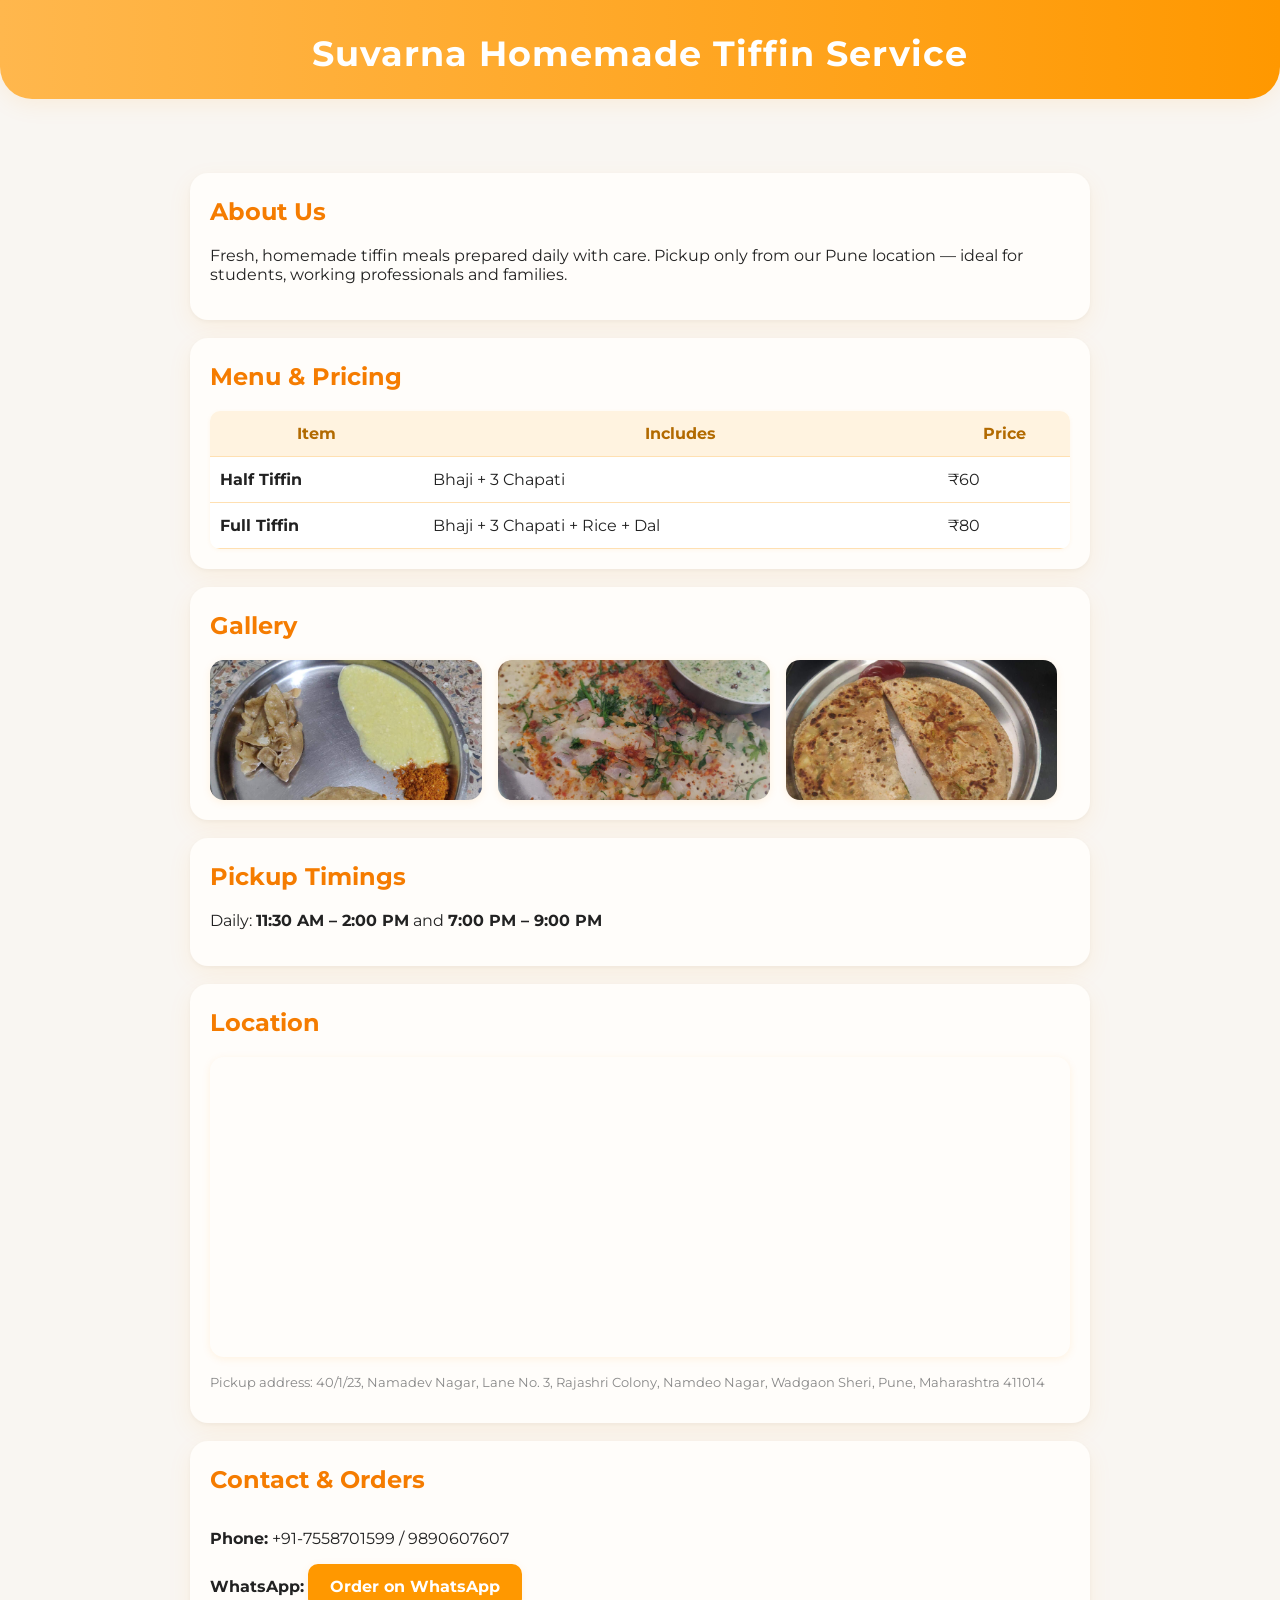
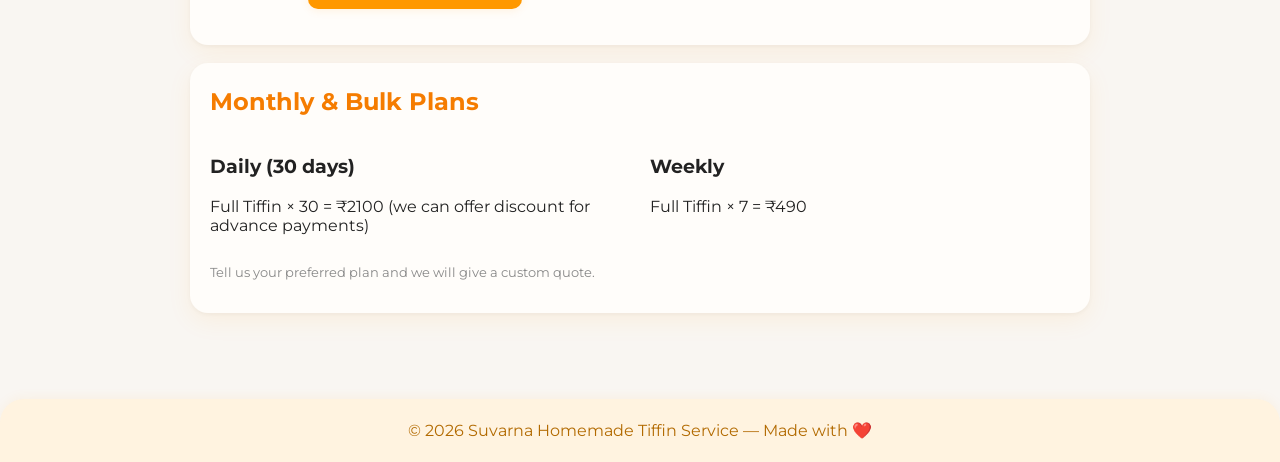
==== index.html @ a70e0b8f "Add initial HTML structure for Suvarna Homemade Tiffin Service website" ====
<!DOCTYPE html>
<html lang="en">
  <head>
    <meta charset="UTF-8" />
    <meta name="viewport" content="width=device-width, initial-scale=1.0" />
    <title>Suvarna Homemade Tiffin Service</title>
    <meta
      name="description"
      content="Fresh homemade tiffin meals in Pune — Half (₹50) & Full (₹70). Home pickup only. Order on WhatsApp."
    />
    <link rel="icon" href="https://img.icons8.com/emoji/48/meal-emoji.png" />
    <link href="https://fonts.googleapis.com/css2?family=Montserrat:wght@400;700&family=Roboto:wght@400;500&display=swap" rel="stylesheet">
    <style>
      :root {
        --accent: #ff9800;
        --accent-dark: #f57c00;
        --muted: #f9f6f2;
        --card-bg: #fffdfa;
        --header-bg: linear-gradient(90deg, #ffb74d 0%, #ff9800 100%);
        --shadow: 0 8px 24px rgba(255, 152, 0, 0.08), 0 1.5px 4px rgba(0,0,0,0.04);
      }
      body {
        font-family: 'Montserrat', 'Roboto', Arial, sans-serif;
        margin: 0;
        padding: 0;
        background: var(--muted);
        color: #222;
        min-height: 100vh;
      }
      header {
        background: var(--header-bg);
        padding: 32px 12px 24px 12px;
        text-align: center;
        font-size: 2.2rem;
        font-weight: 700;
        color: #fff;
        letter-spacing: 1px;
        border-bottom-left-radius: 32px;
        border-bottom-right-radius: 32px;
        box-shadow: 0 4px 24px rgba(255, 152, 0, 0.10);
      }
      .section {
        padding: 32px 16px;
        max-width: 900px;
        margin: 24px auto;
      }
      h2 {
        color: var(--accent-dark);
        margin-top: 0;
        font-family: 'Montserrat', Arial, sans-serif;
        font-size: 1.5rem;
      }
      .card {
        background: var(--card-bg);
        padding: 24px 20px 20px 20px;
        margin: 18px 0;
        border-radius: 18px;
        box-shadow: var(--shadow);
        transition: box-shadow 0.2s, transform 0.2s;
      }
      .card:hover {
        box-shadow: 0 12px 32px rgba(255, 152, 0, 0.16), 0 2px 8px rgba(0,0,0,0.06);
        transform: translateY(-2px) scale(1.01);
      }
      .btn {
        display: inline-block;
        padding: 13px 22px;
        background: var(--accent);
        color: white;
        border-radius: 10px;
        text-decoration: none;
        font-weight: 700;
        font-family: 'Montserrat', Arial, sans-serif;
        font-size: 1rem;
        box-shadow: 0 2px 8px rgba(255, 152, 0, 0.10);
        border: none;
        transition: background 0.2s, box-shadow 0.2s, transform 0.2s;
        cursor: pointer;
      }
      .btn:hover, .btn:focus {
        background: var(--accent-dark);
        box-shadow: 0 4px 16px rgba(255, 152, 0, 0.18);
        transform: translateY(-1px) scale(1.03);
      }
      .grid {
        display: grid;
        grid-template-columns: repeat(auto-fit, minmax(220px, 1fr));
        gap: 20px;
      }
      .price {
        font-size: 20px;
        font-weight: 700;
      }
      .list {
        margin: 8px 0 0 0;
      }
      .gallery {
        display: flex;
        gap: 16px;
        flex-wrap: wrap;
        justify-content: flex-start;
      }
      .gallery img {
        width: calc(33% - 12px);
        border-radius: 14px;
        object-fit: cover;
        height: 140px;
        box-shadow: 0 2px 8px rgba(255, 152, 0, 0.10);
        transition: transform 0.18s, box-shadow 0.18s;
        background: #fff7e6;
      }
      .gallery img:hover {
        transform: scale(1.04) rotate(-1deg);
        box-shadow: 0 6px 18px rgba(255, 152, 0, 0.18);
      }
      @media (max-width: 600px) {
        .gallery img {
          width: 100%;
          height: 120px;
        }
      }
      footer {
        text-align: center;
        padding: 22px 10px;
        background: #fff3e0;
        margin-top: 36px;
        font-size: 1rem;
        color: #b26a00;
        border-top-left-radius: 24px;
        border-top-right-radius: 24px;
        box-shadow: 0 -2px 12px rgba(255, 152, 0, 0.06);
      }
      .map-wrap iframe {
        width: 100%;
        height: 300px;
        border: 0;
        border-radius: 14px;
        box-shadow: 0 2px 8px rgba(255, 152, 0, 0.10);
      }
      .contact-row {
        display: flex;
        gap: 18px;
        align-items: flex-start;
        flex-wrap: wrap;
      }
      .small {
        font-size: 13px;
        color: #888;
      }
      table.pricing {
        width: 100%;
        border-collapse: collapse;
        background: #fff;
        border-radius: 10px;
        overflow: hidden;
        box-shadow: 0 1px 4px rgba(255, 152, 0, 0.07);
      }
      table.pricing td,
      table.pricing th {
        padding: 13px 10px;
        border-bottom: 1px solid #ffe0b2;
        font-size: 1rem;
      }
      table.pricing th {
        background: #fff3e0;
        color: #b26a00;
        font-weight: 700;
      }
      .note {
        font-size: 13px;
        color: #b26a00;
        background: #fff8e1;
        padding: 7px 12px;
        border-radius: 7px;
        margin-top: 10px;
        display: inline-block;
      }
    </style>
  </head>
  <body>
    <header>Suvarna Homemade Tiffin Service</header>

    <div class="section">
      <div class="card">
        <h2>About Us</h2>
        <p>
          Fresh, homemade tiffin meals prepared daily with care. Pickup only
          from our Pune location — ideal for students, working professionals and
          families.
        </p>
      </div>

      <div class="card">
        <h2>Menu & Pricing</h2>
        <table class="pricing">
          <tr>
            <th>Item</th>
            <th>Includes</th>
            <th>Price</th>
          </tr>
          <tr>
            <td class="price">Half Tiffin</td>
            <td>Bhaji + 3 Chapati</td>
            <td>₹60</td>
          </tr>
          <tr>
            <td class="price">Full Tiffin</td>
            <td>Bhaji + 3 Chapati + Rice + Dal</td>
            <td>₹80</td>
          </tr>
        </table>
      </div>

      <div class="card">
        <h2>Gallery</h2>
        <div class="gallery">
          <img src="images/tiffin1.jpg" alt="Tiffin 1 (replace)" />
          <img src="images/tiffin2.jpg" alt="Tiffin 2 (replace)" />
          <img src="images/tiffin3.jpg" alt="Tiffin 3 (replace)" />
        </div>
      </div>

      <div class="card">
        <h2>Pickup Timings</h2>
        <p>Daily: <b>11:30 AM – 2:00 PM</b> and <b>7:00 PM – 9:00 PM</b></p>
      </div>

      <div class="card">
        <h2>Location</h2>
        <div class="map-wrap">
          <iframe
            src="https://www.google.com/maps?q=18.5509938,73.9233879&z=16&output=embed"
            allowfullscreen
            loading="lazy"
          ></iframe>
        </div>
        <p class="small">
          Pickup address: 40/1/23, Namadev Nagar, Lane No. 3, Rajashri Colony, Namdeo Nagar, Wadgaon Sheri, Pune, Maharashtra 411014
        </p>
      </div>

      <div class="card">
        <h2>Contact & Orders</h2>
        <div class="contact-row">
          <div>
            <p><b>Phone:</b> +91-7558701599 / 9890607607</p>
            <p>
              <b>WhatsApp:</b>
              <a
                class="btn"
                href="https://wa.me/9890607607?text=Hi%20Suvarna%20Tiffin%20Service%2C%20I%20want%20to%20order%20a%20tiffin"
                target="_blank"
                rel="noopener"
                >Order on WhatsApp</a
              >
            </p>
          </div>
  
        </div>
      </div>

      <div class="card">
        <h2>Monthly & Bulk Plans</h2>
        <div class="grid">
          <div>
            <h3>Daily (30 days)</h3>
            <p>
              Full Tiffin × 30 = ₹2100 (we can offer discount for advance
              payments)
            </p>
          </div>
          <div>
            <h3>Weekly</h3>
            <p>Full Tiffin × 7 = ₹490</p>
          </div>
        </div>
        <p class="small">
          Tell us your preferred plan and we will give a custom quote.
        </p>
      </div>
    </div>

    <footer>© 2026 Suvarna Homemade Tiffin Service — Made with ❤️</footer>
  </body>
</html>
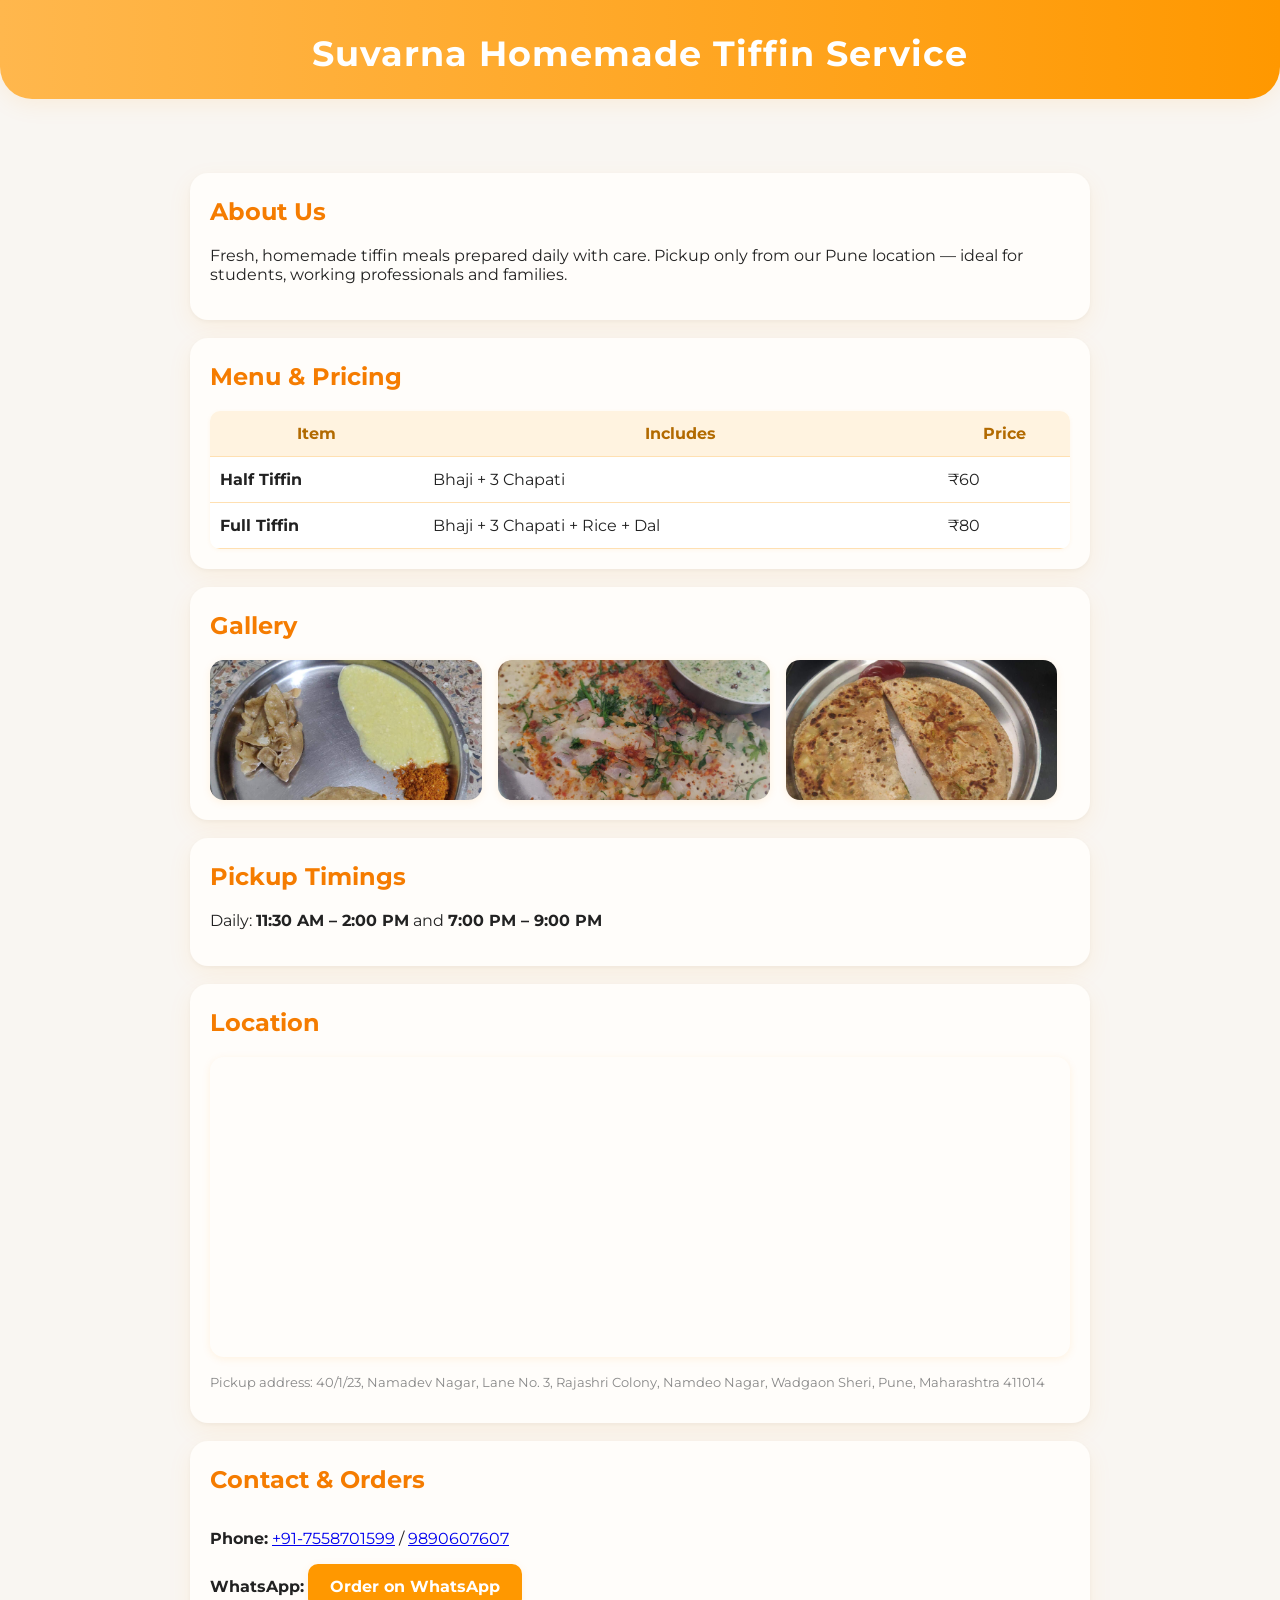
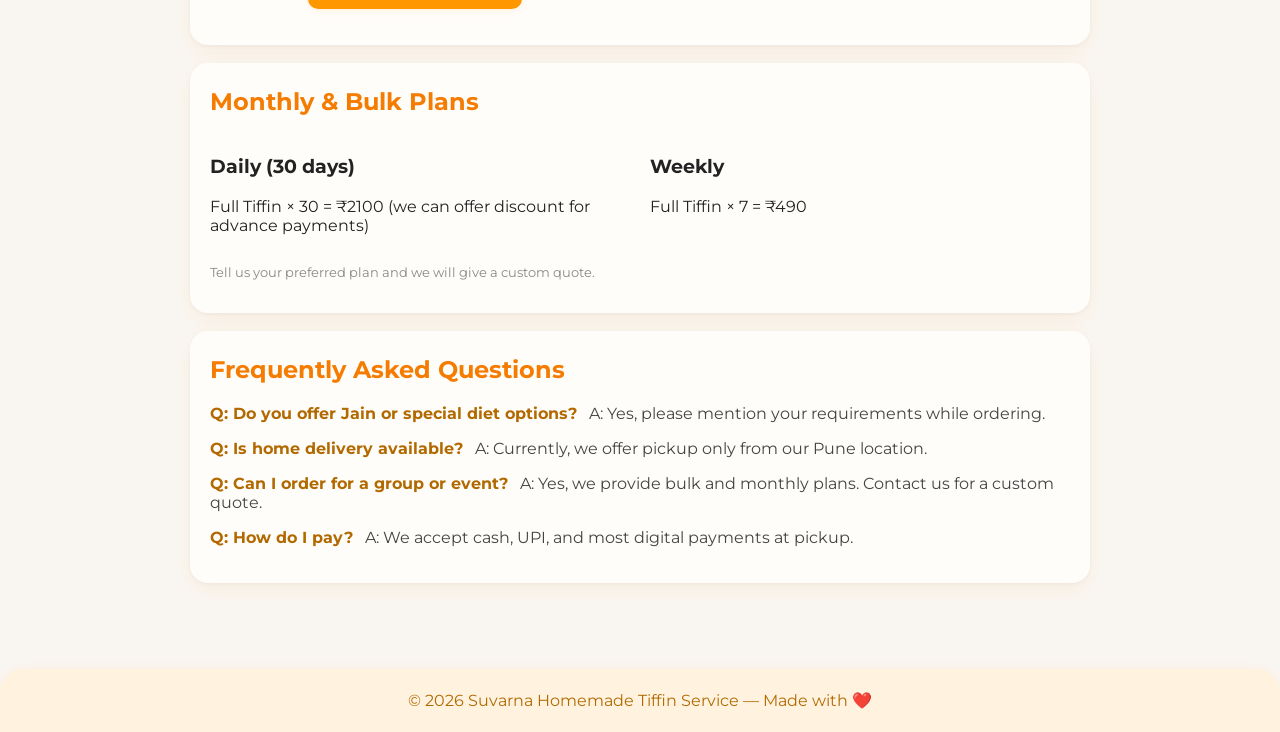
==== commit 6977a8ee: "Enhance index.html with responsive meta tags, keywords, and new sections for testimonials, FAQs, and" ====
--- a/index.html
+++ b/index.html
@@ -2,7 +2,9 @@
 <html lang="en">
   <head>
     <meta charset="UTF-8" />
-    <meta name="viewport" content="width=device-width, initial-scale=1.0" />
+    <meta name="viewport" content="width=device-width, initial-scale=1.0, viewport-fit=cover" />
+    <meta name="keywords" content="tiffin, homemade, Pune, lunch, dinner, food delivery, home cooked, Indian food, vegetarian, healthy" />
+    <link rel="icon" type="image/png" href="https://img.icons8.com/emoji/48/meal-emoji.png" />
     <title>Suvarna Homemade Tiffin Service</title>
     <meta
       name="description"
@@ -19,6 +21,62 @@
         --header-bg: linear-gradient(90deg, #ffb74d 0%, #ff9800 100%);
         --shadow: 0 8px 24px rgba(255, 152, 0, 0.08), 0 1.5px 4px rgba(0,0,0,0.04);
       }
+      .testimonial {
+        background: #fff8e1;
+        border-left: 5px solid var(--accent);
+        margin: 18px 0 0 0;
+        padding: 18px 18px 12px 18px;
+        border-radius: 12px;
+        font-style: italic;
+        color: #7c4d00;
+        box-shadow: 0 1px 4px rgba(255, 152, 0, 0.07);
+      }
+      .testimonial .author {
+        font-style: normal;
+        font-weight: 700;
+        color: #b26a00;
+        margin-top: 8px;
+        display: block;
+      }
+      .faq {
+        margin: 24px 0 0 0;
+      }
+      .faq h3 {
+        color: var(--accent-dark);
+        margin-bottom: 8px;
+      }
+      .faq-item {
+        margin-bottom: 16px;
+      }
+      .faq-q {
+        font-weight: 700;
+        color: #b26a00;
+      }
+      .faq-a {
+        margin-left: 8px;
+        color: #444;
+      }
+      #backToTop {
+        position: fixed;
+        bottom: 32px;
+        right: 32px;
+        background: var(--accent);
+        color: #fff;
+        border: none;
+        border-radius: 50%;
+        width: 48px;
+        height: 48px;
+        font-size: 2rem;
+        box-shadow: 0 2px 8px rgba(255, 152, 0, 0.18);
+        cursor: pointer;
+        display: none;
+        z-index: 1000;
+        transition: background 0.2s, box-shadow 0.2s;
+      }
+      #backToTop:hover {
+        background: var(--accent-dark);
+        box-shadow: 0 4px 16px rgba(255, 152, 0, 0.22);
+      }
       body {
         font-family: 'Montserrat', 'Roboto', Arial, sans-serif;
         margin: 0;
@@ -179,107 +237,145 @@
   </head>
   <body>
     <header>Suvarna Homemade Tiffin Service</header>
-
-    <div class="section">
-      <div class="card">
-        <h2>About Us</h2>
-        <p>
-          Fresh, homemade tiffin meals prepared daily with care. Pickup only
-          from our Pune location — ideal for students, working professionals and
-          families.
-        </p>
+    <main>
+      <div class="section">
+        <div class="card">
+          <h2>About Us</h2>
+          <p>
+            Fresh, homemade tiffin meals prepared daily with care. Pickup only
+            from our Pune location — ideal for students, working professionals and
+            families.
+          </p>
+        </div>
+
+        <div class="card">
+          <h2>Menu & Pricing</h2>
+          <table class="pricing">
+            <tr>
+              <th>Item</th>
+              <th>Includes</th>
+              <th>Price</th>
+            </tr>
+            <tr>
+              <td class="price">Half Tiffin</td>
+              <td>Bhaji + 3 Chapati</td>
+              <td>₹60</td>
+            </tr>
+            <tr>
+              <td class="price">Full Tiffin</td>
+              <td>Bhaji + 3 Chapati + Rice + Dal</td>
+              <td>₹80</td>
+            </tr>
+          </table>
+        </div>
+
+        <div class="card">
+          <h2>Gallery</h2>
+          <div class="gallery">
+            <img src="images/tiffin1.jpg" alt="Homemade tiffin meal with chapati and bhaji" loading="lazy" aria-label="Tiffin meal photo 1" />
+            <img src="images/tiffin2.jpg" alt="Full tiffin with rice, dal, chapati, and bhaji" loading="lazy" aria-label="Tiffin meal photo 2" />
+            <img src="images/tiffin3.jpg" alt="Closeup of fresh chapatis and vegetables" loading="lazy" aria-label="Tiffin meal photo 3" />
+          </div>
+        </div>
+
+
+
+        <div class="card">
+          <h2>Pickup Timings</h2>
+          <p>Daily: <b>11:30 AM – 2:00 PM</b> and <b>7:00 PM – 9:00 PM</b></p>
+        </div>
+
+        <div class="card">
+          <h2>Location</h2>
+          <div class="map-wrap">
+            <iframe
+              src="https://www.google.com/maps?q=18.5509938,73.9233879&z=16&output=embed"
+              allowfullscreen
+              loading="lazy"
+              title="Suvarna Homemade Tiffin Service Location"
+            ></iframe>
+          </div>
+          <p class="small">
+            Pickup address: 40/1/23, Namadev Nagar, Lane No. 3, Rajashri Colony, Namdeo Nagar, Wadgaon Sheri, Pune, Maharashtra 411014
+          </p>
+        </div>
+
+        <div class="card">
+          <h2>Contact & Orders</h2>
+          <div class="contact-row">
+            <div>
+              <p><b>Phone:</b> <a href="tel:+917558701599" aria-label="Call 7558701599">+91-7558701599</a> / <a href="tel:+919890607607" aria-label="Call 9890607607">9890607607</a></p>
+              <p>
+                <b>WhatsApp:</b>
+                <a
+                  class="btn"
+                  href="https://wa.me/9890607607?text=Hi%20Suvarna%20Tiffin%20Service%2C%20I%20want%20to%20order%20a%20tiffin"
+                  target="_blank"
+                  rel="noopener"
+                  aria-label="Order on WhatsApp"
+                  >Order on WhatsApp</a
+                >
+              </p>
+            </div>
+          </div>
+        </div>
+
+        <div class="card">
+          <h2>Monthly & Bulk Plans</h2>
+          <div class="grid">
+            <div>
+              <h3>Daily (30 days)</h3>
+              <p>
+                Full Tiffin × 30 = ₹2100 (we can offer discount for advance
+                payments)
+              </p>
+            </div>
+            <div>
+              <h3>Weekly</h3>
+              <p>Full Tiffin × 7 = ₹490</p>
+            </div>
+          </div>
+          <p class="small">
+            Tell us your preferred plan and we will give a custom quote.
+          </p>
+        </div>
+
+        <div class="card faq">
+          <h2>Frequently Asked Questions</h2>
+          <div class="faq-item">
+            <span class="faq-q">Q: Do you offer Jain or special diet options?</span>
+            <span class="faq-a">A: Yes, please mention your requirements while ordering.</span>
+          </div>
+          <div class="faq-item">
+            <span class="faq-q">Q: Is home delivery available?</span>
+            <span class="faq-a">A: Currently, we offer pickup only from our Pune location.</span>
+          </div>
+          <div class="faq-item">
+            <span class="faq-q">Q: Can I order for a group or event?</span>
+            <span class="faq-a">A: Yes, we provide bulk and monthly plans. Contact us for a custom quote.</span>
+          </div>
+          <div class="faq-item">
+            <span class="faq-q">Q: How do I pay?</span>
+            <span class="faq-a">A: We accept cash, UPI, and most digital payments at pickup.</span>
+          </div>
+        </div>
       </div>
-
-      <div class="card">
-        <h2>Menu & Pricing</h2>
-        <table class="pricing">
-          <tr>
-            <th>Item</th>
-            <th>Includes</th>
-            <th>Price</th>
-          </tr>
-          <tr>
-            <td class="price">Half Tiffin</td>
-            <td>Bhaji + 3 Chapati</td>
-            <td>₹60</td>
-          </tr>
-          <tr>
-            <td class="price">Full Tiffin</td>
-            <td>Bhaji + 3 Chapati + Rice + Dal</td>
-            <td>₹80</td>
-          </tr>
-        </table>
-      </div>
-
-      <div class="card">
-        <h2>Gallery</h2>
-        <div class="gallery">
-          <img src="images/tiffin1.jpg" alt="Tiffin 1 (replace)" />
-          <img src="images/tiffin2.jpg" alt="Tiffin 2 (replace)" />
-          <img src="images/tiffin3.jpg" alt="Tiffin 3 (replace)" />
-        </div>
-      </div>
-
-      <div class="card">
-        <h2>Pickup Timings</h2>
-        <p>Daily: <b>11:30 AM – 2:00 PM</b> and <b>7:00 PM – 9:00 PM</b></p>
-      </div>
-
-      <div class="card">
-        <h2>Location</h2>
-        <div class="map-wrap">
-          <iframe
-            src="https://www.google.com/maps?q=18.5509938,73.9233879&z=16&output=embed"
-            allowfullscreen
-            loading="lazy"
-          ></iframe>
-        </div>
-        <p class="small">
-          Pickup address: 40/1/23, Namadev Nagar, Lane No. 3, Rajashri Colony, Namdeo Nagar, Wadgaon Sheri, Pune, Maharashtra 411014
-        </p>
-      </div>
-
-      <div class="card">
-        <h2>Contact & Orders</h2>
-        <div class="contact-row">
-          <div>
-            <p><b>Phone:</b> +91-7558701599 / 9890607607</p>
-            <p>
-              <b>WhatsApp:</b>
-              <a
-                class="btn"
-                href="https://wa.me/9890607607?text=Hi%20Suvarna%20Tiffin%20Service%2C%20I%20want%20to%20order%20a%20tiffin"
-                target="_blank"
-                rel="noopener"
-                >Order on WhatsApp</a
-              >
-            </p>
-          </div>
-  
-        </div>
-      </div>
-
-      <div class="card">
-        <h2>Monthly & Bulk Plans</h2>
-        <div class="grid">
-          <div>
-            <h3>Daily (30 days)</h3>
-            <p>
-              Full Tiffin × 30 = ₹2100 (we can offer discount for advance
-              payments)
-            </p>
-          </div>
-          <div>
-            <h3>Weekly</h3>
-            <p>Full Tiffin × 7 = ₹490</p>
-          </div>
-        </div>
-        <p class="small">
-          Tell us your preferred plan and we will give a custom quote.
-        </p>
-      </div>
-    </div>
-
+    </main>
+    <button id="backToTop" aria-label="Back to top" title="Back to top">↑</button>
     <footer>© 2026 Suvarna Homemade Tiffin Service — Made with ❤️</footer>
+    <script>
+      // Show/hide back to top button
+      const backToTop = document.getElementById('backToTop');
+      window.addEventListener('scroll', () => {
+        if (window.scrollY > 300) {
+          backToTop.style.display = 'block';
+        } else {
+          backToTop.style.display = 'none';
+        }
+      });
+      backToTop.addEventListener('click', () => {
+        window.scrollTo({ top: 0, behavior: 'smooth' });
+      });
+    </script>
   </body>
 </html>
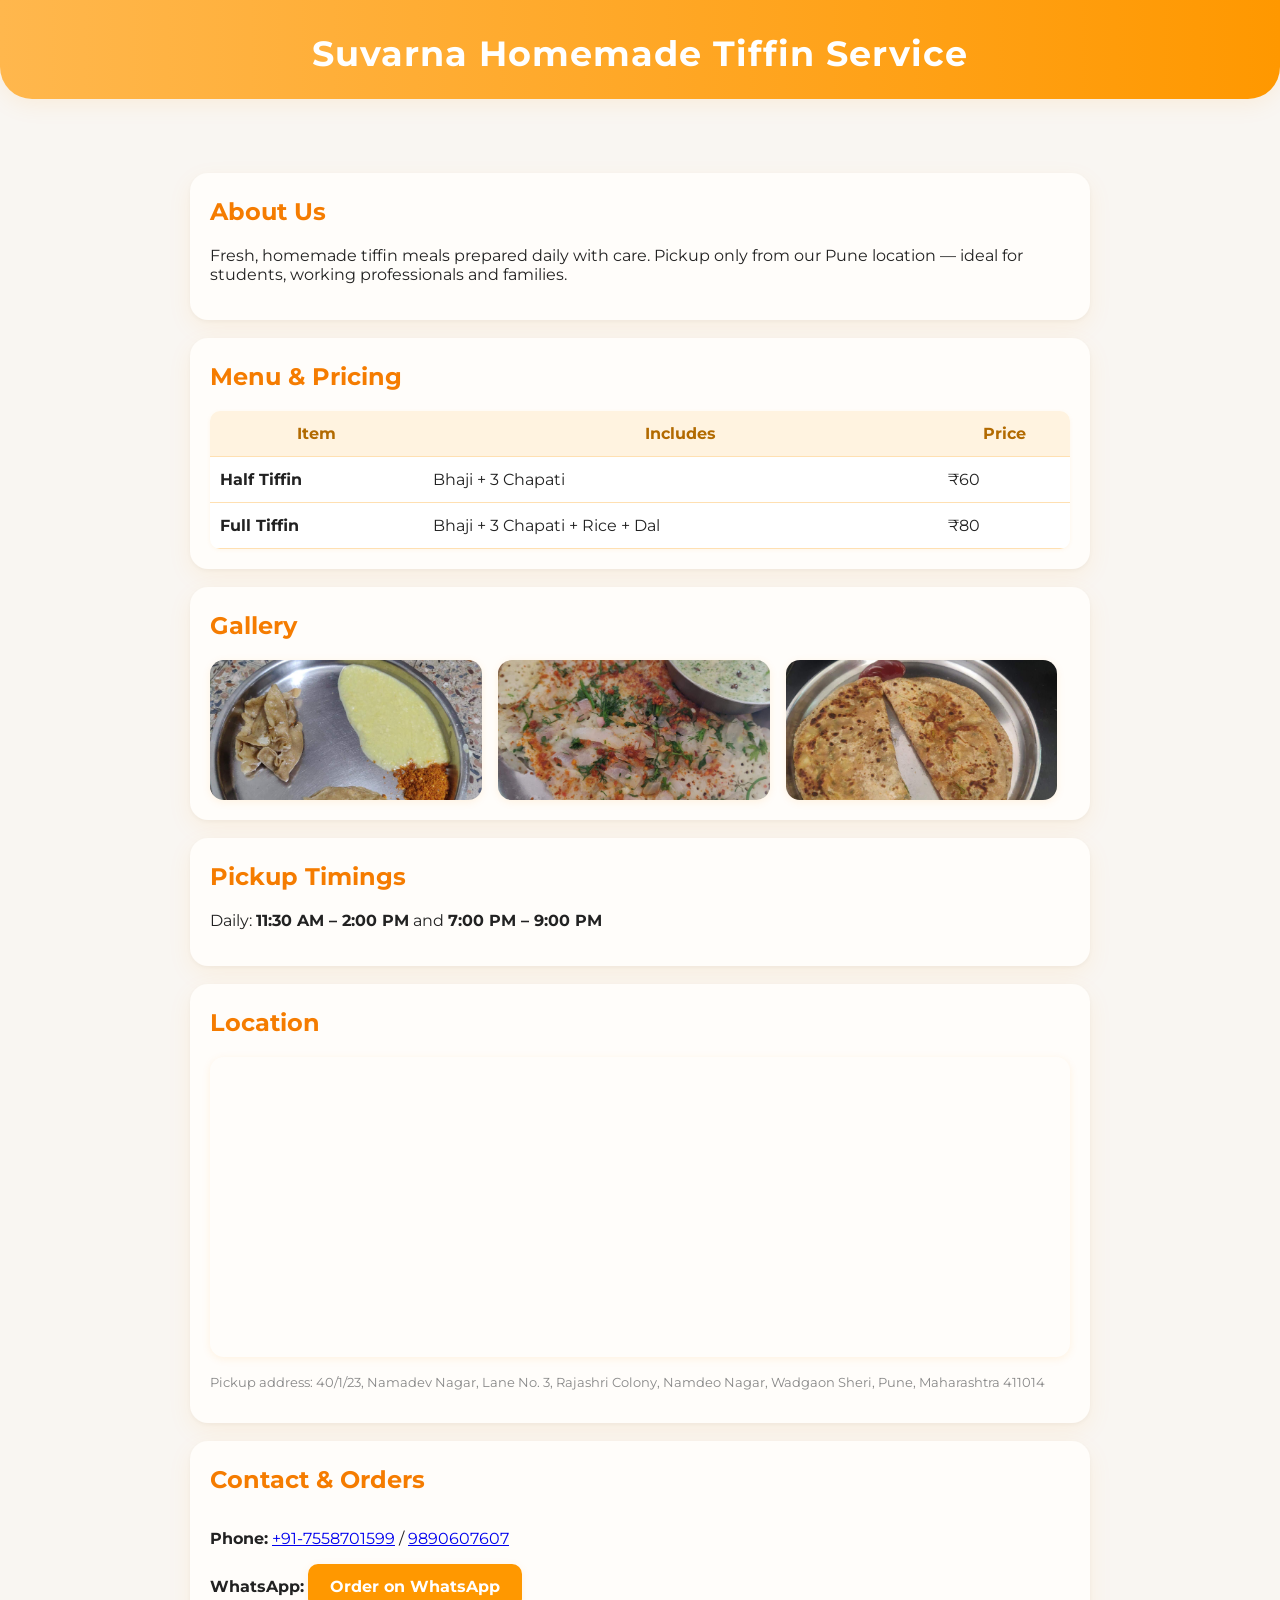
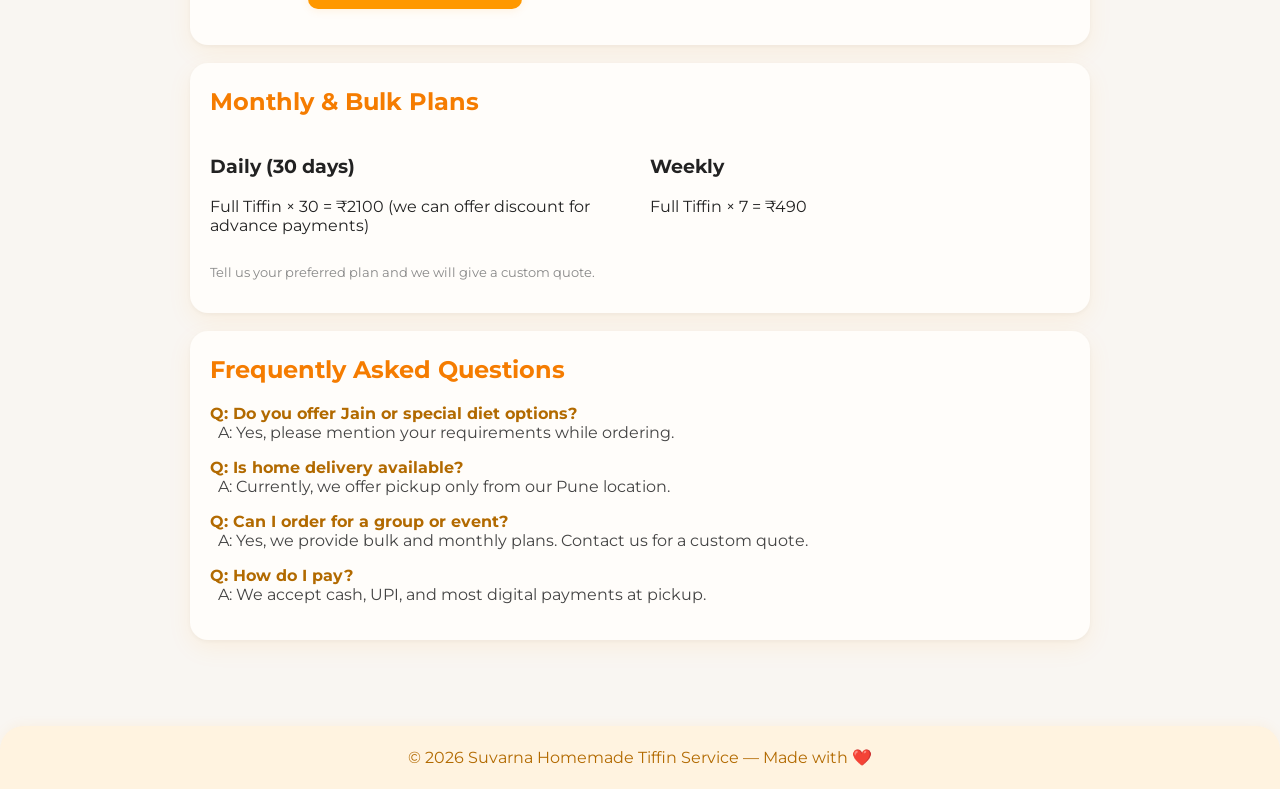
==== commit dfc16847: "Update index.html: Add theme color meta tag, specify image dimensions for gallery, and restructure F" ====
--- a/index.html
+++ b/index.html
@@ -5,12 +5,13 @@
     <meta name="viewport" content="width=device-width, initial-scale=1.0, viewport-fit=cover" />
     <meta name="keywords" content="tiffin, homemade, Pune, lunch, dinner, food delivery, home cooked, Indian food, vegetarian, healthy" />
     <link rel="icon" type="image/png" href="https://img.icons8.com/emoji/48/meal-emoji.png" />
+    <meta name="theme-color" content="#ff9800" />
     <title>Suvarna Homemade Tiffin Service</title>
     <meta
       name="description"
       content="Fresh homemade tiffin meals in Pune — Half (₹50) & Full (₹70). Home pickup only. Order on WhatsApp."
     />
-    <link rel="icon" href="https://img.icons8.com/emoji/48/meal-emoji.png" />
+
     <link href="https://fonts.googleapis.com/css2?family=Montserrat:wght@400;700&family=Roboto:wght@400;500&display=swap" rel="stylesheet">
     <style>
       :root {
@@ -272,9 +273,9 @@
         <div class="card">
           <h2>Gallery</h2>
           <div class="gallery">
-            <img src="images/tiffin1.jpg" alt="Homemade tiffin meal with chapati and bhaji" loading="lazy" aria-label="Tiffin meal photo 1" />
-            <img src="images/tiffin2.jpg" alt="Full tiffin with rice, dal, chapati, and bhaji" loading="lazy" aria-label="Tiffin meal photo 2" />
-            <img src="images/tiffin3.jpg" alt="Closeup of fresh chapatis and vegetables" loading="lazy" aria-label="Tiffin meal photo 3" />
+            <img src="images/tiffin1.jpg" alt="Homemade tiffin meal with chapati and bhaji" loading="lazy" aria-label="Tiffin meal photo 1" width="360" height="140" />
+            <img src="images/tiffin2.jpg" alt="Full tiffin with rice, dal, chapati, and bhaji" loading="lazy" aria-label="Tiffin meal photo 2" width="360" height="140" />
+            <img src="images/tiffin3.jpg" alt="Closeup of fresh chapatis and vegetables" loading="lazy" aria-label="Tiffin meal photo 3" width="360" height="140" />
           </div>
         </div>
 
@@ -342,22 +343,24 @@
 
         <div class="card faq">
           <h2>Frequently Asked Questions</h2>
-          <div class="faq-item">
-            <span class="faq-q">Q: Do you offer Jain or special diet options?</span>
-            <span class="faq-a">A: Yes, please mention your requirements while ordering.</span>
-          </div>
-          <div class="faq-item">
-            <span class="faq-q">Q: Is home delivery available?</span>
-            <span class="faq-a">A: Currently, we offer pickup only from our Pune location.</span>
-          </div>
-          <div class="faq-item">
-            <span class="faq-q">Q: Can I order for a group or event?</span>
-            <span class="faq-a">A: Yes, we provide bulk and monthly plans. Contact us for a custom quote.</span>
-          </div>
-          <div class="faq-item">
-            <span class="faq-q">Q: How do I pay?</span>
-            <span class="faq-a">A: We accept cash, UPI, and most digital payments at pickup.</span>
-          </div>
+          <dl>
+            <div class="faq-item">
+              <dt class="faq-q">Q: Do you offer Jain or special diet options?</dt>
+              <dd class="faq-a">A: Yes, please mention your requirements while ordering.</dd>
+            </div>
+            <div class="faq-item">
+              <dt class="faq-q">Q: Is home delivery available?</dt>
+              <dd class="faq-a">A: Currently, we offer pickup only from our Pune location.</dd>
+            </div>
+            <div class="faq-item">
+              <dt class="faq-q">Q: Can I order for a group or event?</dt>
+              <dd class="faq-a">A: Yes, we provide bulk and monthly plans. Contact us for a custom quote.</dd>
+            </div>
+            <div class="faq-item">
+              <dt class="faq-q">Q: How do I pay?</dt>
+              <dd class="faq-a">A: We accept cash, UPI, and most digital payments at pickup.</dd>
+            </div>
+          </dl>
         </div>
       </div>
     </main>
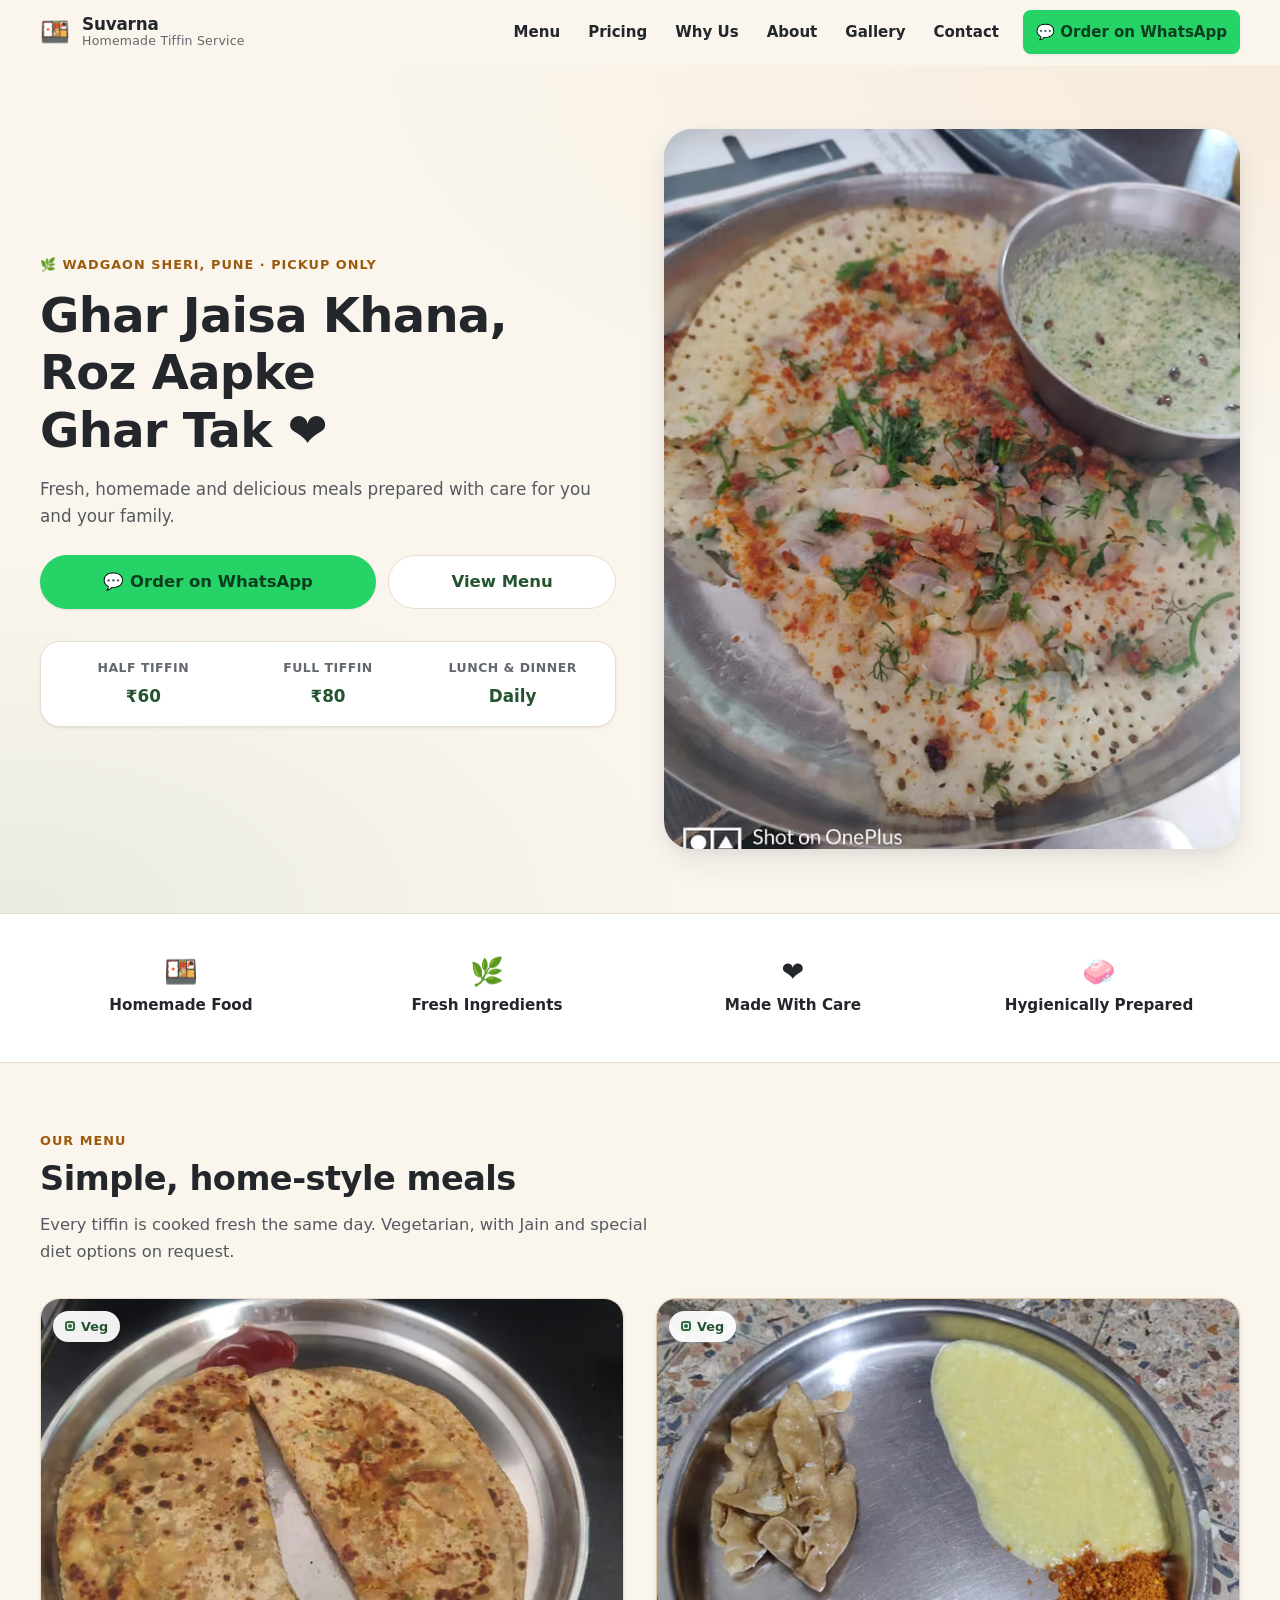
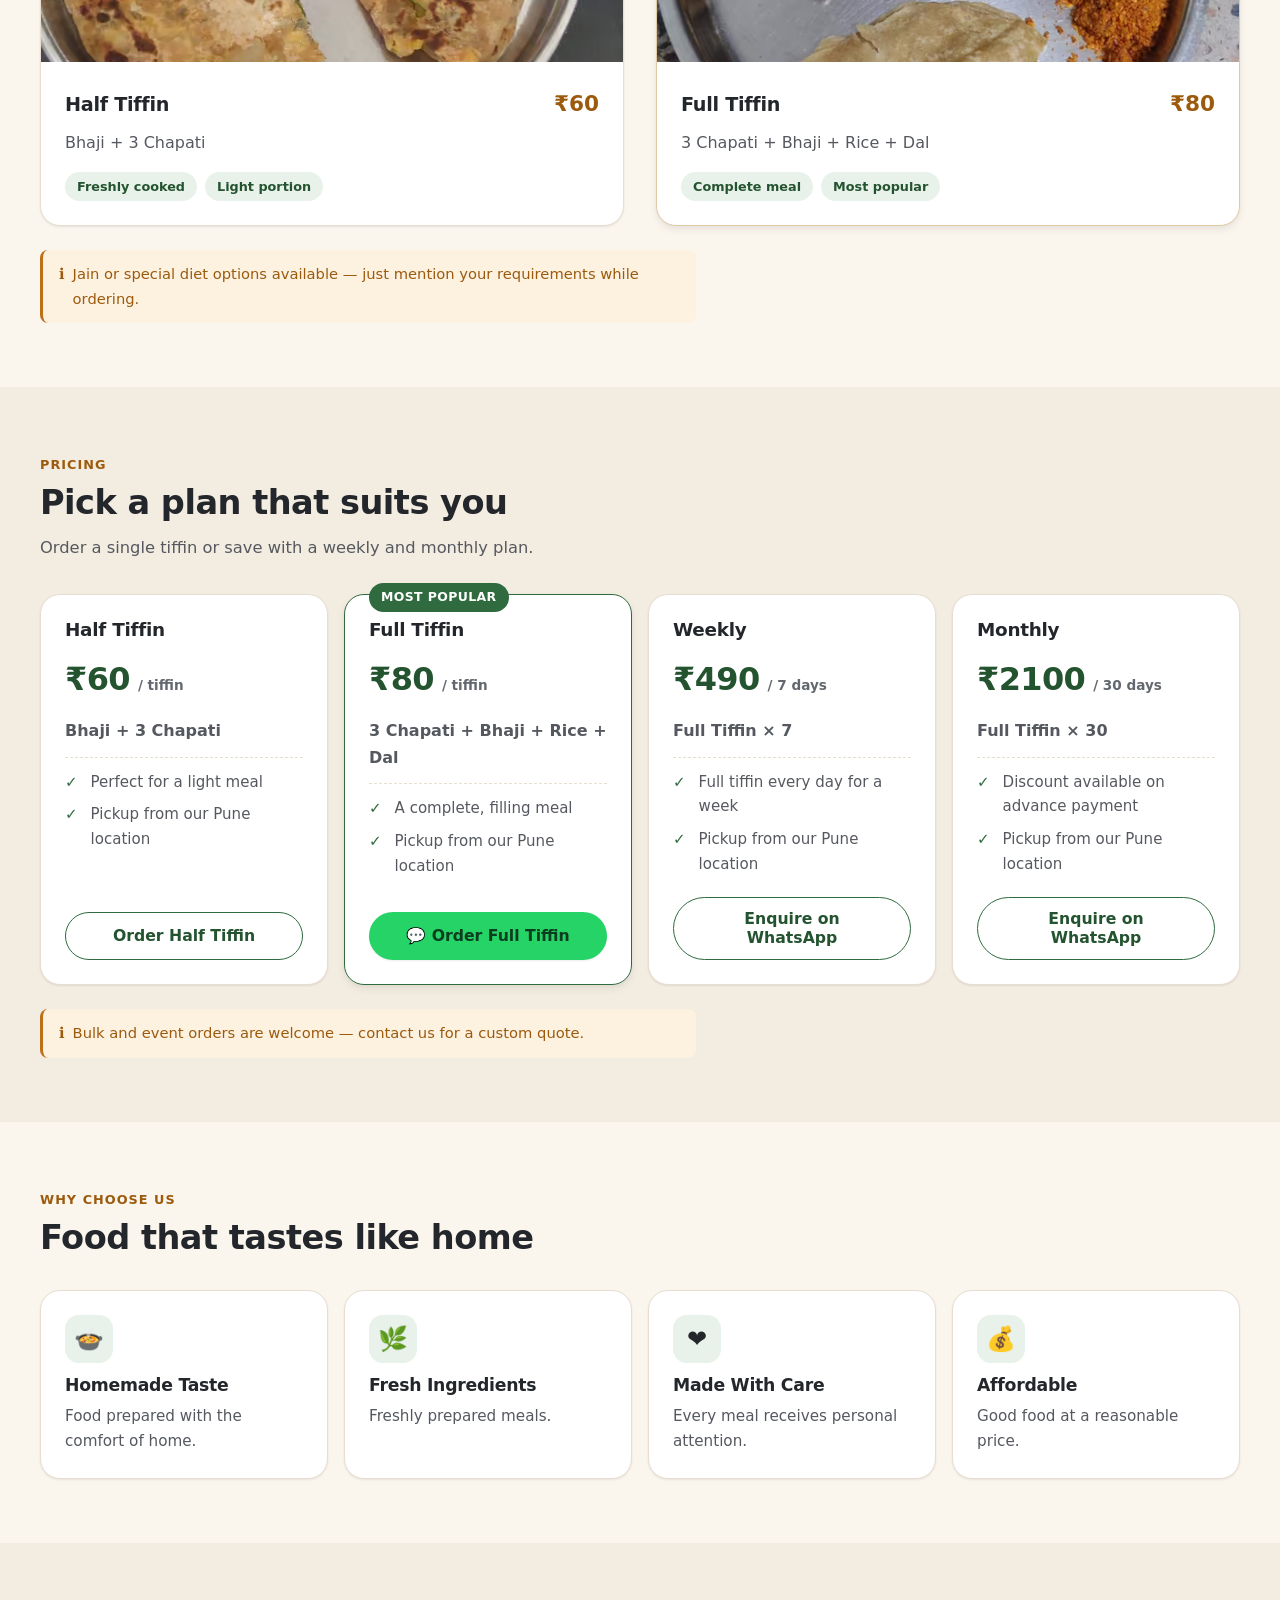
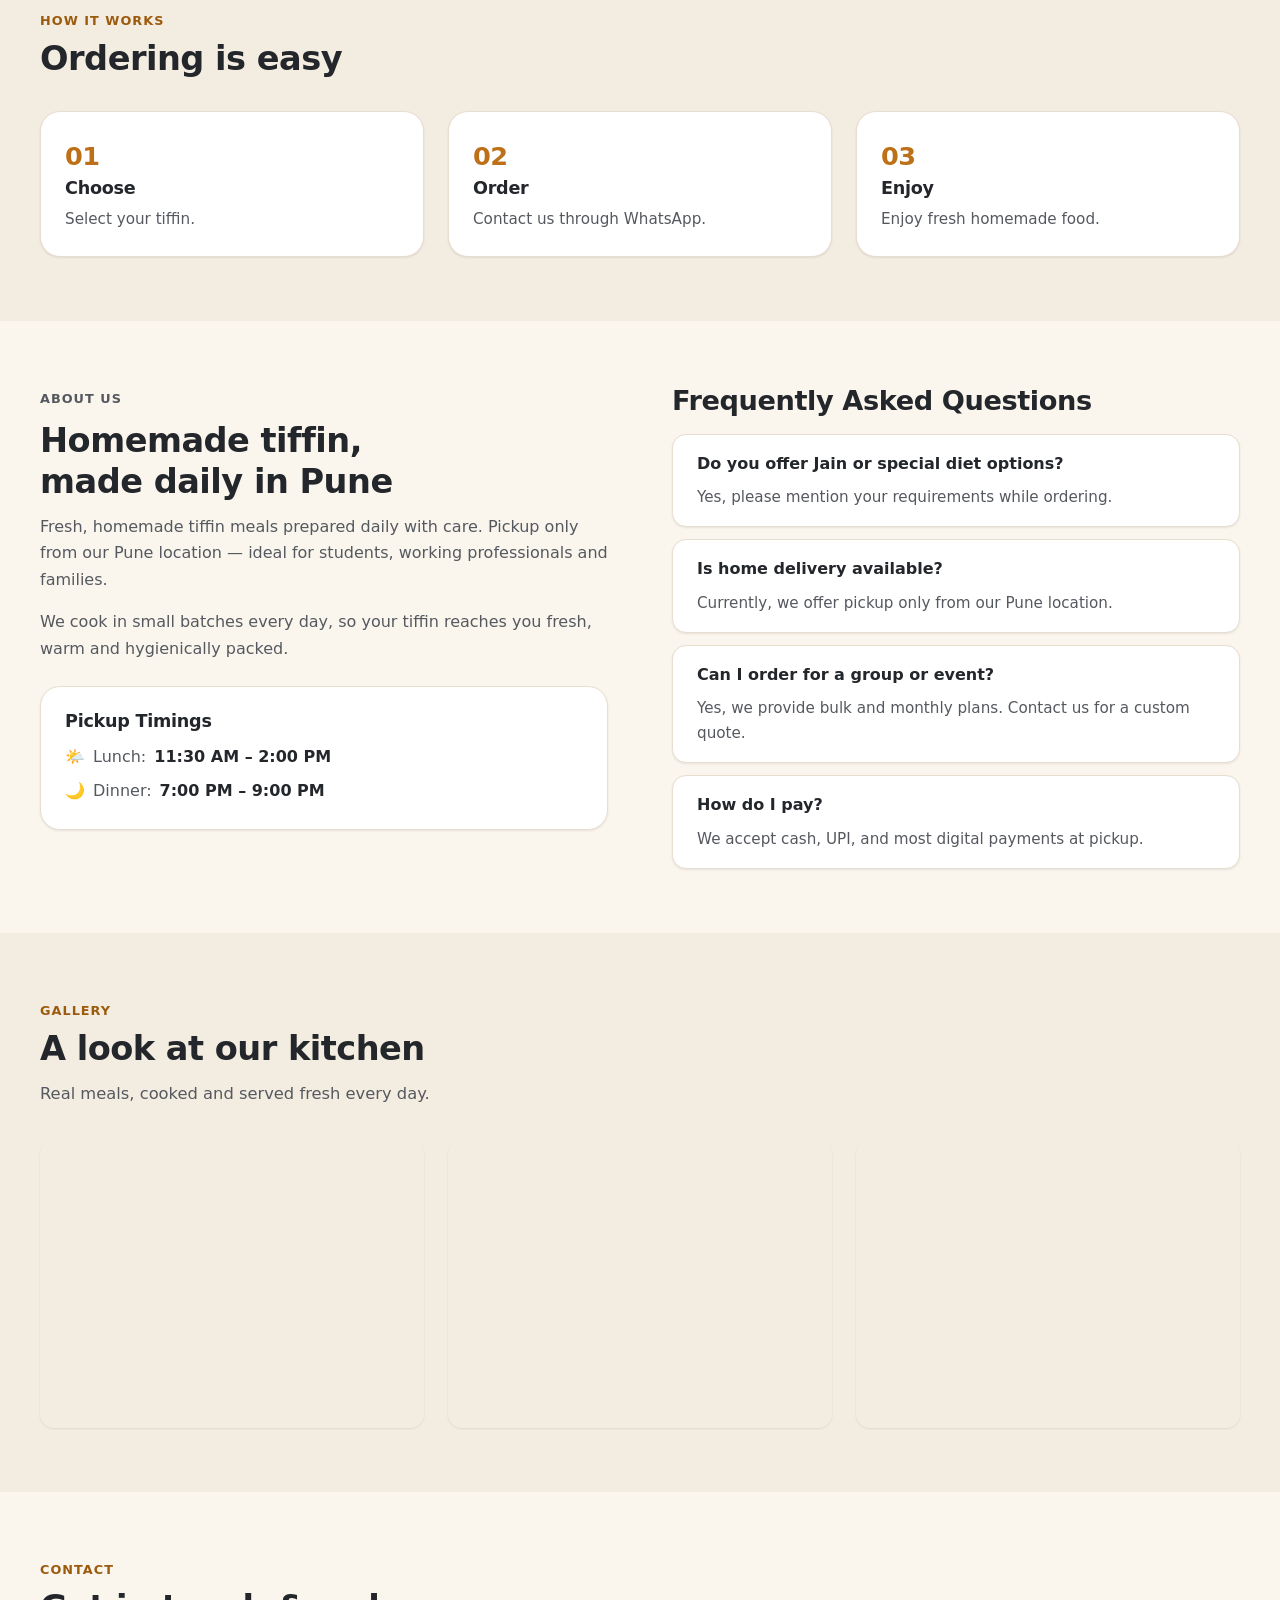
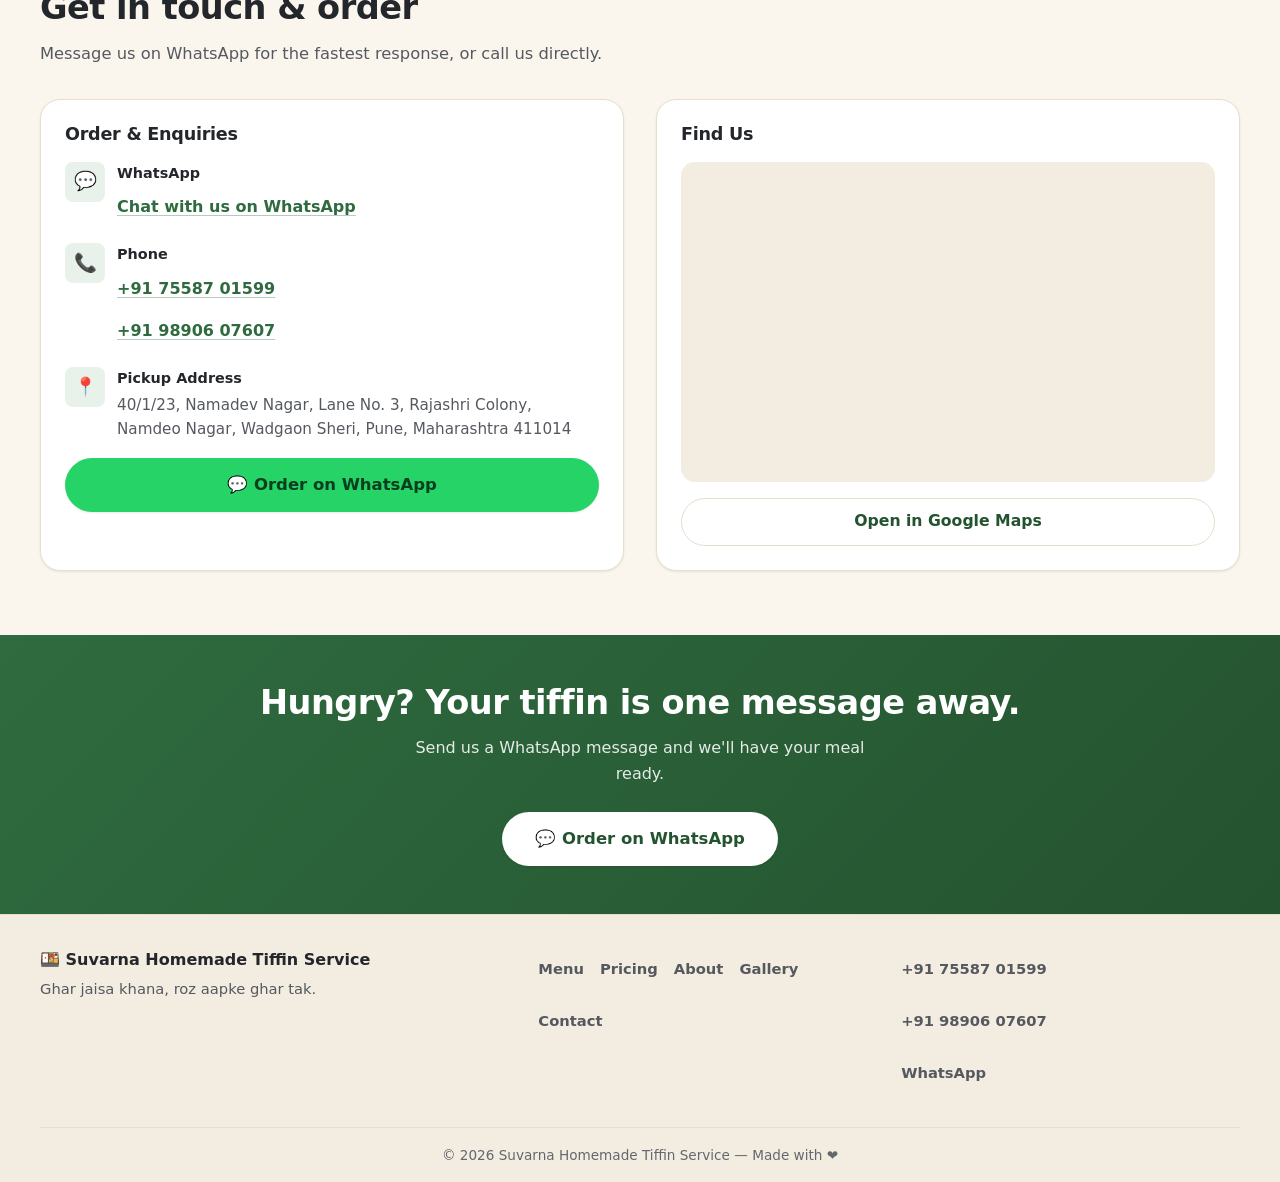
==== commit 4bc3a1a4: "Modernize UI: mobile-first redesign, optimized images, a11y fixes Rework the static site into a ligh" ====
--- a/index.html
+++ b/index.html
@@ -2,383 +2,783 @@
 <html lang="en">
   <head>
     <meta charset="UTF-8" />
-    <meta name="viewport" content="width=device-width, initial-scale=1.0, viewport-fit=cover" />
-    <meta name="keywords" content="tiffin, homemade, Pune, lunch, dinner, food delivery, home cooked, Indian food, vegetarian, healthy" />
-    <link rel="icon" type="image/png" href="https://img.icons8.com/emoji/48/meal-emoji.png" />
-    <meta name="theme-color" content="#ff9800" />
-    <title>Suvarna Homemade Tiffin Service</title>
+    <meta name="viewport" content="width=device-width, initial-scale=1, viewport-fit=cover" />
+    <title>Suvarna Homemade Tiffin Service | Ghar Jaisa Khana in Pune</title>
     <meta
       name="description"
-      content="Fresh homemade tiffin meals in Pune — Half (₹50) & Full (₹70). Home pickup only. Order on WhatsApp."
+      content="Fresh homemade tiffin in Wadgaon Sheri, Pune. Half Tiffin ₹60 (bhaji + 3 chapati) and Full Tiffin ₹80 (3 chapati + bhaji + rice + dal). Pickup only. Order on WhatsApp."
     />
-
-    <link href="https://fonts.googleapis.com/css2?family=Montserrat:wght@400;700&family=Roboto:wght@400;500&display=swap" rel="stylesheet">
-    <style>
-      :root {
-        --accent: #ff9800;
-        --accent-dark: #f57c00;
-        --muted: #f9f6f2;
-        --card-bg: #fffdfa;
-        --header-bg: linear-gradient(90deg, #ffb74d 0%, #ff9800 100%);
-        --shadow: 0 8px 24px rgba(255, 152, 0, 0.08), 0 1.5px 4px rgba(0,0,0,0.04);
-      }
-      .testimonial {
-        background: #fff8e1;
-        border-left: 5px solid var(--accent);
-        margin: 18px 0 0 0;
-        padding: 18px 18px 12px 18px;
-        border-radius: 12px;
-        font-style: italic;
-        color: #7c4d00;
-        box-shadow: 0 1px 4px rgba(255, 152, 0, 0.07);
-      }
-      .testimonial .author {
-        font-style: normal;
-        font-weight: 700;
-        color: #b26a00;
-        margin-top: 8px;
-        display: block;
-      }
-      .faq {
-        margin: 24px 0 0 0;
-      }
-      .faq h3 {
-        color: var(--accent-dark);
-        margin-bottom: 8px;
-      }
-      .faq-item {
-        margin-bottom: 16px;
-      }
-      .faq-q {
-        font-weight: 700;
-        color: #b26a00;
-      }
-      .faq-a {
-        margin-left: 8px;
-        color: #444;
-      }
-      #backToTop {
-        position: fixed;
-        bottom: 32px;
-        right: 32px;
-        background: var(--accent);
-        color: #fff;
-        border: none;
-        border-radius: 50%;
-        width: 48px;
-        height: 48px;
-        font-size: 2rem;
-        box-shadow: 0 2px 8px rgba(255, 152, 0, 0.18);
-        cursor: pointer;
-        display: none;
-        z-index: 1000;
-        transition: background 0.2s, box-shadow 0.2s;
-      }
-      #backToTop:hover {
-        background: var(--accent-dark);
-        box-shadow: 0 4px 16px rgba(255, 152, 0, 0.22);
-      }
-      body {
-        font-family: 'Montserrat', 'Roboto', Arial, sans-serif;
-        margin: 0;
-        padding: 0;
-        background: var(--muted);
-        color: #222;
-        min-height: 100vh;
-      }
-      header {
-        background: var(--header-bg);
-        padding: 32px 12px 24px 12px;
-        text-align: center;
-        font-size: 2.2rem;
-        font-weight: 700;
-        color: #fff;
-        letter-spacing: 1px;
-        border-bottom-left-radius: 32px;
-        border-bottom-right-radius: 32px;
-        box-shadow: 0 4px 24px rgba(255, 152, 0, 0.10);
-      }
-      .section {
-        padding: 32px 16px;
-        max-width: 900px;
-        margin: 24px auto;
-      }
-      h2 {
-        color: var(--accent-dark);
-        margin-top: 0;
-        font-family: 'Montserrat', Arial, sans-serif;
-        font-size: 1.5rem;
-      }
-      .card {
-        background: var(--card-bg);
-        padding: 24px 20px 20px 20px;
-        margin: 18px 0;
-        border-radius: 18px;
-        box-shadow: var(--shadow);
-        transition: box-shadow 0.2s, transform 0.2s;
-      }
-      .card:hover {
-        box-shadow: 0 12px 32px rgba(255, 152, 0, 0.16), 0 2px 8px rgba(0,0,0,0.06);
-        transform: translateY(-2px) scale(1.01);
-      }
-      .btn {
-        display: inline-block;
-        padding: 13px 22px;
-        background: var(--accent);
-        color: white;
-        border-radius: 10px;
-        text-decoration: none;
-        font-weight: 700;
-        font-family: 'Montserrat', Arial, sans-serif;
-        font-size: 1rem;
-        box-shadow: 0 2px 8px rgba(255, 152, 0, 0.10);
-        border: none;
-        transition: background 0.2s, box-shadow 0.2s, transform 0.2s;
-        cursor: pointer;
-      }
-      .btn:hover, .btn:focus {
-        background: var(--accent-dark);
-        box-shadow: 0 4px 16px rgba(255, 152, 0, 0.18);
-        transform: translateY(-1px) scale(1.03);
-      }
-      .grid {
-        display: grid;
-        grid-template-columns: repeat(auto-fit, minmax(220px, 1fr));
-        gap: 20px;
-      }
-      .price {
-        font-size: 20px;
-        font-weight: 700;
-      }
-      .list {
-        margin: 8px 0 0 0;
-      }
-      .gallery {
-        display: flex;
-        gap: 16px;
-        flex-wrap: wrap;
-        justify-content: flex-start;
-      }
-      .gallery img {
-        width: calc(33% - 12px);
-        border-radius: 14px;
-        object-fit: cover;
-        height: 140px;
-        box-shadow: 0 2px 8px rgba(255, 152, 0, 0.10);
-        transition: transform 0.18s, box-shadow 0.18s;
-        background: #fff7e6;
-      }
-      .gallery img:hover {
-        transform: scale(1.04) rotate(-1deg);
-        box-shadow: 0 6px 18px rgba(255, 152, 0, 0.18);
-      }
-      @media (max-width: 600px) {
-        .gallery img {
-          width: 100%;
-          height: 120px;
+    <meta name="theme-color" content="#faf6ee" />
+    <link rel="canonical" href="https://pratikh.github.io/suvarna-homemade-tiffin-service/" />
+
+    <!-- Open Graph / social sharing -->
+    <meta property="og:type" content="website" />
+    <meta property="og:site_name" content="Suvarna Homemade Tiffin Service" />
+    <meta property="og:title" content="Suvarna Homemade Tiffin Service | Ghar Jaisa Khana" />
+    <meta
+      property="og:description"
+      content="Fresh homemade vegetarian tiffin in Pune. Half ₹60 · Full ₹80. Pickup only. Order on WhatsApp."
+    />
+    <meta property="og:url" content="https://pratikh.github.io/suvarna-homemade-tiffin-service/" />
+    <meta
+      property="og:image"
+      content="https://pratikh.github.io/suvarna-homemade-tiffin-service/images/opt/tiffin2-1200.jpg"
+    />
+    <meta property="og:image:width" content="1200" />
+    <meta property="og:image:height" content="1600" />
+    <meta property="og:image:alt" content="Homemade uttapam served with coconut chutney on a steel plate" />
+    <meta property="og:locale" content="en_IN" />
+    <meta name="twitter:card" content="summary_large_image" />
+
+    <!-- Favicon: inline SVG, zero extra requests -->
+    <link
+      rel="icon"
+      href="data:image/svg+xml,%3Csvg xmlns='http://www.w3.org/2000/svg' viewBox='0 0 100 100'%3E%3Crect width='100' height='100' rx='22' fill='%232f6b3f'/%3E%3Ctext y='.9em' x='50' font-size='62' text-anchor='middle'%3E%F0%9F%8D%B1%3C/text%3E%3C/svg%3E"
+    />
+
+    <!-- Self-hosted system-font stack; no web-font request on the critical path -->
+    <link rel="stylesheet" href="css/styles.css" />
+
+    <script type="application/ld+json">
+      {
+        "@context": "https://schema.org",
+        "@type": "FoodEstablishment",
+        "name": "Suvarna Homemade Tiffin Service",
+        "description": "Fresh, homemade vegetarian tiffin meals prepared daily. Pickup only from Wadgaon Sheri, Pune.",
+        "url": "https://pratikh.github.io/suvarna-homemade-tiffin-service/",
+        "telephone": "+91-7558701599",
+        "servesCuisine": "Indian",
+        "priceRange": "₹60–₹80",
+        "address": {
+          "@type": "PostalAddress",
+          "streetAddress": "40/1/23, Namadev Nagar, Lane No. 3, Rajashri Colony, Namdeo Nagar, Wadgaon Sheri",
+          "addressLocality": "Pune",
+          "addressRegion": "Maharashtra",
+          "postalCode": "411014",
+          "addressCountry": "IN"
+        },
+        "geo": { "@type": "GeoCoordinates", "latitude": 18.5509938, "longitude": 73.9233879 },
+        "openingHoursSpecification": [
+          {
+            "@type": "OpeningHoursSpecification",
+            "dayOfWeek": ["Monday","Tuesday","Wednesday","Thursday","Friday","Saturday","Sunday"],
+            "opens": "11:30",
+            "closes": "14:00"
+          },
+          {
+            "@type": "OpeningHoursSpecification",
+            "dayOfWeek": ["Monday","Tuesday","Wednesday","Thursday","Friday","Saturday","Sunday"],
+            "opens": "19:00",
+            "closes": "21:00"
+          }
+        ],
+        "hasMenu": {
+          "@type": "Menu",
+          "name": "Tiffin Menu",
+          "hasMenuSection": {
+            "@type": "MenuSection",
+            "name": "Tiffin",
+            "hasMenuItem": [
+              {
+                "@type": "MenuItem",
+                "name": "Half Tiffin",
+                "description": "Bhaji + 3 Chapati",
+                "offers": { "@type": "Offer", "price": "60", "priceCurrency": "INR" }
+              },
+              {
+                "@type": "MenuItem",
+                "name": "Full Tiffin",
+                "description": "3 Chapati + Bhaji + Rice + Dal",
+                "offers": { "@type": "Offer", "price": "80", "priceCurrency": "INR" }
+              }
+            ]
+          }
         }
       }
-      footer {
-        text-align: center;
-        padding: 22px 10px;
-        background: #fff3e0;
-        margin-top: 36px;
-        font-size: 1rem;
-        color: #b26a00;
-        border-top-left-radius: 24px;
-        border-top-right-radius: 24px;
-        box-shadow: 0 -2px 12px rgba(255, 152, 0, 0.06);
-      }
-      .map-wrap iframe {
-        width: 100%;
-        height: 300px;
-        border: 0;
-        border-radius: 14px;
-        box-shadow: 0 2px 8px rgba(255, 152, 0, 0.10);
-      }
-      .contact-row {
-        display: flex;
-        gap: 18px;
-        align-items: flex-start;
-        flex-wrap: wrap;
-      }
-      .small {
-        font-size: 13px;
-        color: #888;
-      }
-      table.pricing {
-        width: 100%;
-        border-collapse: collapse;
-        background: #fff;
-        border-radius: 10px;
-        overflow: hidden;
-        box-shadow: 0 1px 4px rgba(255, 152, 0, 0.07);
-      }
-      table.pricing td,
-      table.pricing th {
-        padding: 13px 10px;
-        border-bottom: 1px solid #ffe0b2;
-        font-size: 1rem;
-      }
-      table.pricing th {
-        background: #fff3e0;
-        color: #b26a00;
-        font-weight: 700;
-      }
-      .note {
-        font-size: 13px;
-        color: #b26a00;
-        background: #fff8e1;
-        padding: 7px 12px;
-        border-radius: 7px;
-        margin-top: 10px;
-        display: inline-block;
-      }
-    </style>
+    </script>
   </head>
+
   <body>
-    <header>Suvarna Homemade Tiffin Service</header>
-    <main>
-      <div class="section">
-        <div class="card">
-          <h2>About Us</h2>
-          <p>
-            Fresh, homemade tiffin meals prepared daily with care. Pickup only
-            from our Pune location — ideal for students, working professionals and
-            families.
+    <a class="skip-link" href="#main">Skip to main content</a>
+
+    <!-- ============ HEADER / NAV ============ -->
+    <header class="site-header" id="top">
+      <div class="container header-inner">
+        <a class="brand" href="#top" aria-label="Suvarna Homemade Tiffin Service — home">
+          <span class="brand-mark" aria-hidden="true">🍱</span>
+          <span class="brand-text">
+            <strong>Suvarna</strong>
+            <small>Homemade Tiffin Service</small>
+          </span>
+        </a>
+
+        <button
+          class="nav-toggle"
+          id="navToggle"
+          type="button"
+          aria-expanded="false"
+          aria-controls="primaryNav"
+          aria-label="Open navigation menu"
+        >
+          <span class="nav-toggle-bars" aria-hidden="true"></span>
+        </button>
+
+        <nav class="primary-nav" id="primaryNav" aria-label="Main navigation">
+          <ul>
+            <li><a href="#menu">Menu</a></li>
+            <li><a href="#pricing">Pricing</a></li>
+            <li><a href="#why-us">Why Us</a></li>
+            <li><a href="#about">About</a></li>
+            <li><a href="#gallery">Gallery</a></li>
+            <li><a href="#contact">Contact</a></li>
+            <li>
+              <a
+                class="btn btn-whatsapp btn-sm"
+                href="https://wa.me/919890607607?text=Hi%20Suvarna%20Tiffin%20Service%2C%20I%20want%20to%20order%20a%20tiffin"
+                target="_blank"
+                rel="noopener"
+                >💬 Order on WhatsApp</a
+              >
+            </li>
+          </ul>
+        </nav>
+      </div>
+    </header>
+
+    <main id="main">
+      <!-- ============ HERO ============ -->
+      <section class="hero" aria-labelledby="hero-title">
+        <div class="container hero-inner">
+          <div class="hero-copy">
+            <p class="eyebrow">
+              <span aria-hidden="true">🌿</span> Wadgaon Sheri, Pune · Pickup Only
+            </p>
+            <h1 id="hero-title">
+              <span class="hero-line">Ghar Jaisa Khana,</span>
+              <span class="hero-line">Roz Aapke Ghar Tak <span aria-hidden="true">❤️</span></span>
+            </h1>
+            <p class="hero-sub">
+              Fresh, homemade and delicious meals prepared with care for you and your family.
+            </p>
+
+            <div class="hero-actions">
+              <a
+                class="btn btn-whatsapp btn-lg"
+                href="https://wa.me/919890607607?text=Hi%20Suvarna%20Tiffin%20Service%2C%20I%20want%20to%20order%20a%20tiffin"
+                target="_blank"
+                rel="noopener"
+                >💬 Order on WhatsApp</a
+              >
+              <a class="btn btn-ghost btn-lg" href="#menu">View Menu</a>
+            </div>
+
+            <dl class="hero-stats">
+              <div>
+                <dt>Half Tiffin</dt>
+                <dd>₹60</dd>
+              </div>
+              <div>
+                <dt>Full Tiffin</dt>
+                <dd>₹80</dd>
+              </div>
+              <div>
+                <dt>Lunch &amp; Dinner</dt>
+                <dd>Daily</dd>
+              </div>
+            </dl>
+          </div>
+
+          <div class="hero-media">
+            <picture>
+              <source
+                type="image/avif"
+                srcset="images/opt/tiffin2-640.avif 640w, images/opt/tiffin2-800.avif 800w, images/opt/tiffin2-1200.avif 1200w"
+                sizes="(min-width: 1024px) 46vw, 92vw"
+              />
+              <source
+                type="image/webp"
+                srcset="images/opt/tiffin2-640.webp 640w, images/opt/tiffin2-800.webp 800w, images/opt/tiffin2-1200.webp 1200w"
+                sizes="(min-width: 1024px) 46vw, 92vw"
+              />
+              <img
+                src="images/opt/tiffin2-800.jpg"
+                srcset="images/opt/tiffin2-640.jpg 640w, images/opt/tiffin2-800.jpg 800w, images/opt/tiffin2-1200.jpg 1200w"
+                sizes="(min-width: 1024px) 46vw, 92vw"
+                alt="Freshly made homemade uttapam served with coconut chutney on a steel plate"
+                width="800"
+                height="1067"
+                fetchpriority="high"
+                decoding="async"
+              />
+            </picture>
+          </div>
+        </div>
+      </section>
+
+      <!-- ============ TRUST HIGHLIGHTS ============ -->
+      <section class="trust" aria-label="What makes our tiffin special">
+        <div class="container">
+          <ul class="trust-grid">
+            <li>
+              <span class="trust-icon" aria-hidden="true">🍱</span>
+              <span class="trust-label">Homemade Food</span>
+            </li>
+            <li>
+              <span class="trust-icon" aria-hidden="true">🌿</span>
+              <span class="trust-label">Fresh Ingredients</span>
+            </li>
+            <li>
+              <span class="trust-icon" aria-hidden="true">❤️</span>
+              <span class="trust-label">Made With Care</span>
+            </li>
+            <li>
+              <span class="trust-icon" aria-hidden="true">🧼</span>
+              <span class="trust-label">Hygienically Prepared</span>
+            </li>
+          </ul>
+        </div>
+      </section>
+
+      <!-- ============ MENU ============ -->
+      <section class="section" id="menu" aria-labelledby="menu-title">
+        <div class="container">
+          <header class="section-head">
+            <p class="eyebrow">Our Menu</p>
+            <h2 id="menu-title">Simple, home-style meals</h2>
+            <p class="section-sub">
+              Every tiffin is cooked fresh the same day. Vegetarian, with Jain and special diet
+              options on request.
+            </p>
+          </header>
+
+          <div class="menu-grid">
+            <article class="menu-card">
+              <div class="menu-card-media">
+                <picture>
+                  <source
+                    type="image/avif"
+                    srcset="images/opt/tiffin3-400.avif 400w, images/opt/tiffin3-640.avif 640w"
+                    sizes="(min-width: 768px) 42vw, 92vw"
+                  />
+                  <source
+                    type="image/webp"
+                    srcset="images/opt/tiffin3-400.webp 400w, images/opt/tiffin3-640.webp 640w"
+                    sizes="(min-width: 768px) 42vw, 92vw"
+                  />
+                  <img
+                    src="images/opt/tiffin3-400.jpg"
+                    srcset="images/opt/tiffin3-400.jpg 400w, images/opt/tiffin3-640.jpg 640w"
+                    sizes="(min-width: 768px) 42vw, 92vw"
+                    alt="Two stuffed parathas served hot on a steel plate with tomato ketchup"
+                    width="400"
+                    height="533"
+                    loading="lazy"
+                    decoding="async"
+                  />
+                </picture>
+                <span class="veg-badge" title="Vegetarian">
+                  <span class="veg-dot" aria-hidden="true"></span> Veg
+                </span>
+              </div>
+              <div class="menu-card-body">
+                <div class="menu-card-top">
+                  <h3>Half Tiffin</h3>
+                  <p class="price">₹60</p>
+                </div>
+                <p class="menu-desc">Bhaji + 3 Chapati</p>
+                <ul class="menu-tags">
+                  <li>Freshly cooked</li>
+                  <li>Light portion</li>
+                </ul>
+              </div>
+            </article>
+
+            <article class="menu-card menu-card--featured">
+              <div class="menu-card-media">
+                <picture>
+                  <source
+                    type="image/avif"
+                    srcset="images/opt/tiffin1-400.avif 400w, images/opt/tiffin1-640.avif 640w"
+                    sizes="(min-width: 768px) 42vw, 92vw"
+                  />
+                  <source
+                    type="image/webp"
+                    srcset="images/opt/tiffin1-400.webp 400w, images/opt/tiffin1-640.webp 640w"
+                    sizes="(min-width: 768px) 42vw, 92vw"
+                  />
+                  <img
+                    src="images/opt/tiffin1-400.jpg"
+                    srcset="images/opt/tiffin1-400.jpg 400w, images/opt/tiffin1-640.jpg 640w"
+                    sizes="(min-width: 768px) 42vw, 92vw"
+                    alt="Homemade chapati, bhaji and chutney served on a steel thali"
+                    width="400"
+                    height="533"
+                    loading="lazy"
+                    decoding="async"
+                  />
+                </picture>
+                <span class="veg-badge" title="Vegetarian">
+                  <span class="veg-dot" aria-hidden="true"></span> Veg
+                </span>
+              </div>
+              <div class="menu-card-body">
+                <div class="menu-card-top">
+                  <h3>Full Tiffin</h3>
+                  <p class="price">₹80</p>
+                </div>
+                <p class="menu-desc">3 Chapati + Bhaji + Rice + Dal</p>
+                <ul class="menu-tags">
+                  <li>Complete meal</li>
+                  <li>Most popular</li>
+                </ul>
+              </div>
+            </article>
+          </div>
+
+          <p class="note">
+            <span aria-hidden="true">ℹ️</span> Jain or special diet options available — just mention
+            your requirements while ordering.
           </p>
         </div>
-
-        <div class="card">
-          <h2>Menu & Pricing</h2>
-          <table class="pricing">
-            <tr>
-              <th>Item</th>
-              <th>Includes</th>
-              <th>Price</th>
-            </tr>
-            <tr>
-              <td class="price">Half Tiffin</td>
-              <td>Bhaji + 3 Chapati</td>
-              <td>₹60</td>
-            </tr>
-            <tr>
-              <td class="price">Full Tiffin</td>
-              <td>Bhaji + 3 Chapati + Rice + Dal</td>
-              <td>₹80</td>
-            </tr>
-          </table>
-        </div>
-
-        <div class="card">
-          <h2>Gallery</h2>
-          <div class="gallery">
-            <img src="images/tiffin1.jpg" alt="Homemade tiffin meal with chapati and bhaji" loading="lazy" aria-label="Tiffin meal photo 1" width="360" height="140" />
-            <img src="images/tiffin2.jpg" alt="Full tiffin with rice, dal, chapati, and bhaji" loading="lazy" aria-label="Tiffin meal photo 2" width="360" height="140" />
-            <img src="images/tiffin3.jpg" alt="Closeup of fresh chapatis and vegetables" loading="lazy" aria-label="Tiffin meal photo 3" width="360" height="140" />
+      </section>
+
+      <!-- ============ PRICING / PLANS ============ -->
+      <section class="section section--alt" id="pricing" aria-labelledby="pricing-title">
+        <div class="container">
+          <header class="section-head">
+            <p class="eyebrow">Pricing</p>
+            <h2 id="pricing-title">Pick a plan that suits you</h2>
+            <p class="section-sub">
+              Order a single tiffin or save with a weekly and monthly plan.
+            </p>
+          </header>
+
+          <div class="plan-grid">
+            <article class="plan-card">
+              <h3>Half Tiffin</h3>
+              <p class="plan-price"><span>₹60</span> <small>/ tiffin</small></p>
+              <p class="plan-desc">Bhaji + 3 Chapati</p>
+              <ul class="plan-list">
+                <li>Perfect for a light meal</li>
+                <li>Pickup from our Pune location</li>
+              </ul>
+              <a
+                class="btn btn-outline btn-block"
+                href="https://wa.me/919890607607?text=Hi%20Suvarna%20Tiffin%20Service%2C%20I%20want%20to%20order%20a%20Half%20Tiffin"
+                target="_blank"
+                rel="noopener"
+                >Order Half Tiffin</a
+              >
+            </article>
+
+            <article class="plan-card plan-card--featured">
+              <p class="plan-flag">Most popular</p>
+              <h3>Full Tiffin</h3>
+              <p class="plan-price"><span>₹80</span> <small>/ tiffin</small></p>
+              <p class="plan-desc">3 Chapati + Bhaji + Rice + Dal</p>
+              <ul class="plan-list">
+                <li>A complete, filling meal</li>
+                <li>Pickup from our Pune location</li>
+              </ul>
+              <a
+                class="btn btn-whatsapp btn-block"
+                href="https://wa.me/919890607607?text=Hi%20Suvarna%20Tiffin%20Service%2C%20I%20want%20to%20order%20a%20Full%20Tiffin"
+                target="_blank"
+                rel="noopener"
+                >💬 Order Full Tiffin</a
+              >
+            </article>
+
+            <article class="plan-card">
+              <h3>Weekly</h3>
+              <p class="plan-price"><span>₹490</span> <small>/ 7 days</small></p>
+              <p class="plan-desc">Full Tiffin × 7</p>
+              <ul class="plan-list">
+                <li>Full tiffin every day for a week</li>
+                <li>Pickup from our Pune location</li>
+              </ul>
+              <a
+                class="btn btn-outline btn-block"
+                href="https://wa.me/919890607607?text=Hi%20Suvarna%20Tiffin%20Service%2C%20I%20want%20to%20know%20about%20the%20weekly%20plan"
+                target="_blank"
+                rel="noopener"
+                >Enquire on WhatsApp</a
+              >
+            </article>
+
+            <article class="plan-card">
+              <h3>Monthly</h3>
+              <p class="plan-price"><span>₹2100</span> <small>/ 30 days</small></p>
+              <p class="plan-desc">Full Tiffin × 30</p>
+              <ul class="plan-list">
+                <li>Discount available on advance payment</li>
+                <li>Pickup from our Pune location</li>
+              </ul>
+              <a
+                class="btn btn-outline btn-block"
+                href="https://wa.me/919890607607?text=Hi%20Suvarna%20Tiffin%20Service%2C%20I%20want%20to%20know%20about%20the%20monthly%20plan"
+                target="_blank"
+                rel="noopener"
+                >Enquire on WhatsApp</a
+              >
+            </article>
           </div>
-        </div>
-
-
-
-        <div class="card">
-          <h2>Pickup Timings</h2>
-          <p>Daily: <b>11:30 AM – 2:00 PM</b> and <b>7:00 PM – 9:00 PM</b></p>
-        </div>
-
-        <div class="card">
-          <h2>Location</h2>
-          <div class="map-wrap">
-            <iframe
-              src="https://www.google.com/maps?q=18.5509938,73.9233879&z=16&output=embed"
-              allowfullscreen
-              loading="lazy"
-              title="Suvarna Homemade Tiffin Service Location"
-            ></iframe>
-          </div>
-          <p class="small">
-            Pickup address: 40/1/23, Namadev Nagar, Lane No. 3, Rajashri Colony, Namdeo Nagar, Wadgaon Sheri, Pune, Maharashtra 411014
+
+          <p class="note">
+            <span aria-hidden="true">ℹ️</span> Bulk and event orders are welcome — contact us for a
+            custom quote.
           </p>
         </div>
-
-        <div class="card">
-          <h2>Contact & Orders</h2>
-          <div class="contact-row">
-            <div>
-              <p><b>Phone:</b> <a href="tel:+917558701599" aria-label="Call 7558701599">+91-7558701599</a> / <a href="tel:+919890607607" aria-label="Call 9890607607">9890607607</a></p>
-              <p>
-                <b>WhatsApp:</b>
-                <a
-                  class="btn"
-                  href="https://wa.me/9890607607?text=Hi%20Suvarna%20Tiffin%20Service%2C%20I%20want%20to%20order%20a%20tiffin"
-                  target="_blank"
-                  rel="noopener"
-                  aria-label="Order on WhatsApp"
-                  >Order on WhatsApp</a
-                >
-              </p>
+      </section>
+
+      <!-- ============ WHY CHOOSE US ============ -->
+      <section class="section" id="why-us" aria-labelledby="why-title">
+        <div class="container">
+          <header class="section-head">
+            <p class="eyebrow">Why Choose Us</p>
+            <h2 id="why-title">Food that tastes like home</h2>
+          </header>
+
+          <ul class="feature-grid">
+            <li class="feature-card">
+              <span class="feature-icon" aria-hidden="true">🍲</span>
+              <h3>Homemade Taste</h3>
+              <p>Food prepared with the comfort of home.</p>
+            </li>
+            <li class="feature-card">
+              <span class="feature-icon" aria-hidden="true">🌿</span>
+              <h3>Fresh Ingredients</h3>
+              <p>Freshly prepared meals.</p>
+            </li>
+            <li class="feature-card">
+              <span class="feature-icon" aria-hidden="true">❤️</span>
+              <h3>Made With Care</h3>
+              <p>Every meal receives personal attention.</p>
+            </li>
+            <li class="feature-card">
+              <span class="feature-icon" aria-hidden="true">💰</span>
+              <h3>Affordable</h3>
+              <p>Good food at a reasonable price.</p>
+            </li>
+          </ul>
+        </div>
+      </section>
+
+      <!-- ============ HOW IT WORKS ============ -->
+      <section class="section section--alt" id="how-it-works" aria-labelledby="how-title">
+        <div class="container">
+          <header class="section-head">
+            <p class="eyebrow">How It Works</p>
+            <h2 id="how-title">Ordering is easy</h2>
+          </header>
+
+          <ol class="steps">
+            <li class="step">
+              <span class="step-num" aria-hidden="true">01</span>
+              <h3>Choose</h3>
+              <p>Select your tiffin.</p>
+            </li>
+            <li class="step">
+              <span class="step-num" aria-hidden="true">02</span>
+              <h3>Order</h3>
+              <p>Contact us through WhatsApp.</p>
+            </li>
+            <li class="step">
+              <span class="step-num" aria-hidden="true">03</span>
+              <h3>Enjoy</h3>
+              <p>Enjoy fresh homemade food.</p>
+            </li>
+          </ol>
+        </div>
+      </section>
+
+      <!-- ============ ABOUT + TIMINGS ============ -->
+      <section class="section" id="about" aria-labelledby="about-title">
+        <div class="container about-grid">
+          <div class="about-copy">
+            <p class="eyebrow">About Us</p>
+            <h2 id="about-title">Homemade tiffin, made daily in Pune</h2>
+            <p>
+              Fresh, homemade tiffin meals prepared daily with care. Pickup only from our Pune
+              location — ideal for students, working professionals and families.
+            </p>
+            <p>
+              We cook in small batches every day, so your tiffin reaches you fresh, warm and
+              hygienically packed.
+            </p>
+
+            <div class="about-timings">
+              <h3>Pickup Timings</h3>
+              <ul class="timing-list">
+                <li><span aria-hidden="true">🌤️</span> Lunch: <b>11:30 AM – 2:00 PM</b></li>
+                <li><span aria-hidden="true">🌙</span> Dinner: <b>7:00 PM – 9:00 PM</b></li>
+              </ul>
             </div>
           </div>
-        </div>
-
-        <div class="card">
-          <h2>Monthly & Bulk Plans</h2>
-          <div class="grid">
-            <div>
-              <h3>Daily (30 days)</h3>
-              <p>
-                Full Tiffin × 30 = ₹2100 (we can offer discount for advance
-                payments)
-              </p>
+
+          <div class="faq-block">
+            <h2 id="faq-title">Frequently Asked Questions</h2>
+            <dl class="faq-list">
+              <div class="faq-item">
+                <dt>Do you offer Jain or special diet options?</dt>
+                <dd>Yes, please mention your requirements while ordering.</dd>
+              </div>
+              <div class="faq-item">
+                <dt>Is home delivery available?</dt>
+                <dd>Currently, we offer pickup only from our Pune location.</dd>
+              </div>
+              <div class="faq-item">
+                <dt>Can I order for a group or event?</dt>
+                <dd>
+                  Yes, we provide bulk and monthly plans. Contact us for a custom quote.
+                </dd>
+              </div>
+              <div class="faq-item">
+                <dt>How do I pay?</dt>
+                <dd>We accept cash, UPI, and most digital payments at pickup.</dd>
+              </div>
+            </dl>
+          </div>
+        </div>
+      </section>
+
+      <!-- ============ GALLERY ============ -->
+      <section class="section section--alt" id="gallery" aria-labelledby="gallery-title">
+        <div class="container">
+          <header class="section-head">
+            <p class="eyebrow">Gallery</p>
+            <h2 id="gallery-title">A look at our kitchen</h2>
+            <p class="section-sub">Real meals, cooked and served fresh every day.</p>
+          </header>
+
+          <ul class="gallery-grid">
+            <li>
+              <figure>
+                <picture>
+                  <source
+                    type="image/avif"
+                    srcset="images/opt/tiffin1-400.avif 400w, images/opt/tiffin1-640.avif 640w"
+                    sizes="(min-width: 1024px) 30vw, (min-width: 768px) 45vw, 92vw"
+                  />
+                  <source
+                    type="image/webp"
+                    srcset="images/opt/tiffin1-400.webp 400w, images/opt/tiffin1-640.webp 640w"
+                    sizes="(min-width: 1024px) 30vw, (min-width: 768px) 45vw, 92vw"
+                  />
+                  <img
+                    src="images/opt/tiffin1-400.jpg"
+                    srcset="images/opt/tiffin1-400.jpg 400w, images/opt/tiffin1-640.jpg 640w"
+                    sizes="(min-width: 1024px) 30vw, (min-width: 768px) 45vw, 92vw"
+                    alt="Homemade chapati, bhaji and chutney served on a steel thali"
+                    width="400"
+                    height="533"
+                    loading="lazy"
+                    decoding="async"
+                  />
+                </picture>
+              </figure>
+            </li>
+            <li>
+              <figure>
+                <picture>
+                  <source
+                    type="image/avif"
+                    srcset="images/opt/tiffin2-400.avif 400w, images/opt/tiffin2-640.avif 640w"
+                    sizes="(min-width: 1024px) 30vw, (min-width: 768px) 45vw, 92vw"
+                  />
+                  <source
+                    type="image/webp"
+                    srcset="images/opt/tiffin2-400.webp 400w, images/opt/tiffin2-640.webp 640w"
+                    sizes="(min-width: 1024px) 30vw, (min-width: 768px) 45vw, 92vw"
+                  />
+                  <img
+                    src="images/opt/tiffin2-400.jpg"
+                    srcset="images/opt/tiffin2-400.jpg 400w, images/opt/tiffin2-640.jpg 640w"
+                    sizes="(min-width: 1024px) 30vw, (min-width: 768px) 45vw, 92vw"
+                    alt="Fresh homemade uttapam topped with onion and coriander, with coconut chutney"
+                    width="400"
+                    height="533"
+                    loading="lazy"
+                    decoding="async"
+                  />
+                </picture>
+              </figure>
+            </li>
+            <li>
+              <figure>
+                <picture>
+                  <source
+                    type="image/avif"
+                    srcset="images/opt/tiffin3-400.avif 400w, images/opt/tiffin3-640.avif 640w"
+                    sizes="(min-width: 1024px) 30vw, (min-width: 768px) 45vw, 92vw"
+                  />
+                  <source
+                    type="image/webp"
+                    srcset="images/opt/tiffin3-400.webp 400w, images/opt/tiffin3-640.webp 640w"
+                    sizes="(min-width: 1024px) 30vw, (min-width: 768px) 45vw, 92vw"
+                  />
+                  <img
+                    src="images/opt/tiffin3-400.jpg"
+                    srcset="images/opt/tiffin3-400.jpg 400w, images/opt/tiffin3-640.jpg 640w"
+                    sizes="(min-width: 1024px) 30vw, (min-width: 768px) 45vw, 92vw"
+                    alt="Two stuffed parathas served hot on a steel plate with tomato ketchup"
+                    width="400"
+                    height="533"
+                    loading="lazy"
+                    decoding="async"
+                  />
+                </picture>
+              </figure>
+            </li>
+          </ul>
+        </div>
+      </section>
+
+      <!-- ============ CONTACT ============ -->
+      <section class="section" id="contact" aria-labelledby="contact-title">
+        <div class="container">
+          <header class="section-head">
+            <p class="eyebrow">Contact</p>
+            <h2 id="contact-title">Get in touch &amp; order</h2>
+            <p class="section-sub">
+              Message us on WhatsApp for the fastest response, or call us directly.
+            </p>
+          </header>
+
+          <div class="contact-grid">
+            <div class="contact-card">
+              <h3>Order &amp; Enquiries</h3>
+
+              <ul class="contact-list">
+                <li>
+                  <span class="contact-icon" aria-hidden="true">💬</span>
+                  <div class="contact-detail">
+                    <strong>WhatsApp</strong>
+                    <a
+                      href="https://wa.me/919890607607?text=Hi%20Suvarna%20Tiffin%20Service%2C%20I%20want%20to%20order%20a%20tiffin"
+                      target="_blank"
+                      rel="noopener"
+                      >Chat with us on WhatsApp</a
+                    >
+                  </div>
+                </li>
+                <li>
+                  <span class="contact-icon" aria-hidden="true">📞</span>
+                  <div class="contact-detail">
+                    <strong>Phone</strong>
+                    <a href="tel:+917558701599">+91 75587 01599</a>
+                    <a href="tel:+919890607607">+91 98906 07607</a>
+                  </div>
+                </li>
+                <li>
+                  <span class="contact-icon" aria-hidden="true">📍</span>
+                  <div class="contact-detail">
+                    <strong>Pickup Address</strong>
+                    <address>
+                      40/1/23, Namadev Nagar, Lane No. 3, Rajashri Colony, Namdeo Nagar, Wadgaon
+                      Sheri, Pune, Maharashtra 411014
+                    </address>
+                  </div>
+                </li>
+              </ul>
+
+              <a
+                class="btn btn-whatsapp btn-block btn-lg"
+                href="https://wa.me/919890607607?text=Hi%20Suvarna%20Tiffin%20Service%2C%20I%20want%20to%20order%20a%20tiffin"
+                target="_blank"
+                rel="noopener"
+                >💬 Order on WhatsApp</a
+              >
             </div>
-            <div>
-              <h3>Weekly</h3>
-              <p>Full Tiffin × 7 = ₹490</p>
+
+            <div class="contact-card contact-card--map">
+              <h3>Find Us</h3>
+              <div class="map-wrap">
+                <iframe
+                  src="https://www.google.com/maps?q=18.5509938,73.9233879&amp;z=16&amp;output=embed"
+                  title="Map showing the pickup location of Suvarna Homemade Tiffin Service in Wadgaon Sheri, Pune"
+                  loading="lazy"
+                  referrerpolicy="no-referrer-when-downgrade"
+                  allowfullscreen
+                ></iframe>
+              </div>
+              <a
+                class="btn btn-ghost btn-block"
+                href="https://www.google.com/maps/search/?api=1&amp;query=18.5509938,73.9233879"
+                target="_blank"
+                rel="noopener"
+                >Open in Google Maps</a
+              >
             </div>
           </div>
-          <p class="small">
-            Tell us your preferred plan and we will give a custom quote.
+        </div>
+      </section>
+
+      <!-- ============ FINAL CTA ============ -->
+      <section class="cta-band" aria-labelledby="cta-title">
+        <div class="container cta-inner">
+          <h2 id="cta-title">Hungry? Your tiffin is one message away.</h2>
+          <p>Send us a WhatsApp message and we'll have your meal ready.</p>
+          <a
+            class="btn btn-whatsapp btn-lg"
+            href="https://wa.me/919890607607?text=Hi%20Suvarna%20Tiffin%20Service%2C%20I%20want%20to%20order%20a%20tiffin"
+            target="_blank"
+            rel="noopener"
+            >💬 Order on WhatsApp</a
+          >
+        </div>
+      </section>
+    </main>
+
+    <!-- ============ FOOTER ============ -->
+    <footer class="site-footer">
+      <div class="container footer-inner">
+        <div class="footer-brand">
+          <p class="footer-title">
+            <span aria-hidden="true">🍱</span> Suvarna Homemade Tiffin Service
           </p>
-        </div>
-
-        <div class="card faq">
-          <h2>Frequently Asked Questions</h2>
-          <dl>
-            <div class="faq-item">
-              <dt class="faq-q">Q: Do you offer Jain or special diet options?</dt>
-              <dd class="faq-a">A: Yes, please mention your requirements while ordering.</dd>
-            </div>
-            <div class="faq-item">
-              <dt class="faq-q">Q: Is home delivery available?</dt>
-              <dd class="faq-a">A: Currently, we offer pickup only from our Pune location.</dd>
-            </div>
-            <div class="faq-item">
-              <dt class="faq-q">Q: Can I order for a group or event?</dt>
-              <dd class="faq-a">A: Yes, we provide bulk and monthly plans. Contact us for a custom quote.</dd>
-            </div>
-            <div class="faq-item">
-              <dt class="faq-q">Q: How do I pay?</dt>
-              <dd class="faq-a">A: We accept cash, UPI, and most digital payments at pickup.</dd>
-            </div>
-          </dl>
+          <p class="footer-note">Ghar jaisa khana, roz aapke ghar tak.</p>
+        </div>
+
+        <nav class="footer-nav" aria-label="Footer navigation">
+          <ul>
+            <li><a href="#menu">Menu</a></li>
+            <li><a href="#pricing">Pricing</a></li>
+            <li><a href="#about">About</a></li>
+            <li><a href="#gallery">Gallery</a></li>
+            <li><a href="#contact">Contact</a></li>
+          </ul>
+        </nav>
+
+        <div class="footer-contact">
+          <a href="tel:+917558701599">+91 75587 01599</a>
+          <a href="tel:+919890607607">+91 98906 07607</a>
+          <a
+            href="https://wa.me/919890607607?text=Hi%20Suvarna%20Tiffin%20Service%2C%20I%20want%20to%20order%20a%20tiffin"
+            target="_blank"
+            rel="noopener"
+            >WhatsApp</a
+          >
         </div>
       </div>
-    </main>
-    <button id="backToTop" aria-label="Back to top" title="Back to top">↑</button>
-    <footer>© 2026 Suvarna Homemade Tiffin Service — Made with ❤️</footer>
-    <script>
-      // Show/hide back to top button
-      const backToTop = document.getElementById('backToTop');
-      window.addEventListener('scroll', () => {
-        if (window.scrollY > 300) {
-          backToTop.style.display = 'block';
-        } else {
-          backToTop.style.display = 'none';
-        }
-      });
-      backToTop.addEventListener('click', () => {
-        window.scrollTo({ top: 0, behavior: 'smooth' });
-      });
-    </script>
+
+      <div class="container footer-bottom">
+        <p>© 2026 Suvarna Homemade Tiffin Service — Made with ❤️</p>
+      </div>
+    </footer>
+
+    <!-- Sticky mobile WhatsApp CTA -->
+    <aside class="mobile-cta" id="mobileCta" aria-label="Order on WhatsApp">
+      <a
+        class="btn btn-whatsapp btn-block"
+        href="https://wa.me/919890607607?text=Hi%20Suvarna%20Tiffin%20Service%2C%20I%20want%20to%20order%20a%20tiffin"
+        target="_blank"
+        rel="noopener"
+      >
+        <span aria-hidden="true">💬</span> Order on WhatsApp
+      </a>
+    </aside>
+
+    <script src="js/main.js" defer></script>
   </body>
 </html>
--- a/css/styles.css
+++ b/css/styles.css
@@ -0,0 +1,1530 @@
+/* ==========================================================================
+   Suvarna Homemade Tiffin Service — stylesheet
+   Mobile-first. No frameworks, no build step, no external requests.
+   Breakpoints: 0–767 mobile · 768–1023 tablet · 1024+ desktop
+   ========================================================================== */
+
+/* ---------- Design tokens ---------- */
+:root {
+  /* Warm, natural palette */
+  --cream: #faf6ee;
+  --cream-deep: #f3ece0;
+  --surface: #ffffff;
+  --surface-soft: #fffdf9;
+
+  --green: #2f6b3f;
+  --green-dark: #24532f;
+  --green-soft: #e8f2ea;
+
+  --saffron: #bd7018;
+  --saffron-dark: #9c5a0d;
+  --saffron-soft: #fdf1e0;
+
+  --ink: #23262a;
+  --ink-soft: #55595f;
+  --ink-muted: #63686e;
+  --line: #e7ded0;
+
+  --wa: #25d366;
+  --wa-dark: #1da851;
+
+  /* Spacing scale */
+  --sp-1: 0.25rem;
+  --sp-2: 0.5rem;
+  --sp-3: 0.75rem;
+  --sp-4: 1rem;
+  --sp-5: 1.5rem;
+  --sp-6: 2rem;
+  --sp-7: 3rem;
+  --sp-8: 4rem;
+
+  /* Radii */
+  --r-sm: 8px;
+  --r-md: 14px;
+  --r-lg: 20px;
+  --r-xl: 28px;
+  --r-pill: 999px;
+
+  /* Soft, low-cost shadows */
+  --shadow-sm: 0 1px 2px rgba(35, 38, 42, 0.05), 0 1px 3px rgba(35, 38, 42, 0.04);
+  --shadow-md: 0 4px 10px rgba(35, 38, 42, 0.06), 0 2px 4px rgba(35, 38, 42, 0.04);
+  --shadow-lg: 0 12px 28px rgba(35, 38, 42, 0.09), 0 4px 8px rgba(35, 38, 42, 0.04);
+
+  --ring: 0 0 0 3px rgba(47, 107, 63, 0.35);
+
+  --container: 1200px;
+  --gutter: 16px;
+
+  --t-fast: 140ms ease;
+  --t-base: 220ms ease;
+
+  /* Height reserved for the sticky mobile CTA */
+  --mobile-cta-h: 0px;
+}
+
+@media (min-width: 768px) {
+  :root {
+    --gutter: 24px;
+  }
+}
+
+@media (min-width: 1024px) {
+  :root {
+    --gutter: 32px;
+  }
+}
+
+/* ---------- Reset & base ---------- */
+*,
+*::before,
+*::after {
+  box-sizing: border-box;
+}
+
+html {
+  -webkit-text-size-adjust: 100%;
+  scroll-behavior: smooth;
+  /* Keeps anchored sections clear of the sticky header */
+  scroll-padding-top: 80px;
+}
+
+body {
+  margin: 0;
+  background: var(--cream);
+  color: var(--ink);
+  font-family: Inter, system-ui, -apple-system, BlinkMacSystemFont, "Segoe UI", Roboto,
+    "Helvetica Neue", Arial, sans-serif;
+  font-size: 1rem;
+  line-height: 1.65;
+  -webkit-font-smoothing: antialiased;
+  text-rendering: optimizeLegibility;
+  overflow-x: hidden;
+}
+
+/* Reserve room so the sticky CTA never covers footer content */
+body.has-mobile-cta {
+  padding-bottom: calc(var(--mobile-cta-h) + env(safe-area-inset-bottom, 0px));
+}
+
+img,
+picture,
+svg,
+iframe {
+  max-width: 100%;
+}
+
+img {
+  width: 100%;
+  height: auto;
+  display: block;
+}
+
+h1,
+h2,
+h3 {
+  margin: 0 0 var(--sp-3);
+  line-height: 1.2;
+  letter-spacing: -0.015em;
+  color: var(--ink);
+  text-wrap: balance;
+}
+
+h1 {
+  font-size: clamp(1.75rem, 1.2rem + 2.6vw, 3rem);
+  font-weight: 800;
+}
+
+h2 {
+  font-size: clamp(1.4rem, 1.1rem + 1.4vw, 2.1rem);
+  font-weight: 750;
+}
+
+h3 {
+  font-size: 1.1rem;
+  font-weight: 700;
+}
+
+p {
+  margin: 0 0 var(--sp-4);
+}
+
+p:last-child {
+  margin-bottom: 0;
+}
+
+a {
+  color: var(--green);
+  text-decoration-color: rgba(47, 107, 63, 0.35);
+  text-underline-offset: 3px;
+}
+
+a:hover {
+  color: var(--green-dark);
+}
+
+ul,
+ol {
+  margin: 0;
+  padding: 0;
+  list-style: none;
+}
+
+address {
+  font-style: normal;
+}
+
+:focus-visible {
+  outline: 3px solid var(--green);
+  outline-offset: 2px;
+  border-radius: 4px;
+}
+
+/* Skip link for keyboard users */
+.skip-link {
+  position: absolute;
+  left: var(--sp-4);
+  top: -100px;
+  z-index: 200;
+  background: var(--green);
+  color: #fff;
+  padding: var(--sp-3) var(--sp-4);
+  border-radius: var(--r-sm);
+  font-weight: 600;
+  text-decoration: none;
+  transition: top var(--t-fast);
+}
+
+.skip-link:focus {
+  top: var(--sp-4);
+  color: #fff;
+}
+
+/* ---------- Layout helpers ---------- */
+.container {
+  width: min(100% - (var(--gutter) * 2), var(--container));
+  margin-inline: auto;
+}
+
+.section {
+  padding-block: var(--sp-7);
+}
+
+.section--alt {
+  background: var(--cream-deep);
+}
+
+@media (min-width: 768px) {
+  .section {
+    padding-block: var(--sp-8);
+  }
+}
+
+.section-head {
+  max-width: 62ch;
+  margin-bottom: var(--sp-6);
+}
+
+.section-head .eyebrow {
+  margin-bottom: var(--sp-2);
+}
+
+.section-sub {
+  color: var(--ink-soft);
+  font-size: 1.02rem;
+  margin: 0;
+}
+
+.eyebrow {
+  display: inline-block;
+  margin: 0 0 var(--sp-3);
+  font-size: 0.8rem;
+  font-weight: 700;
+  letter-spacing: 0.08em;
+  text-transform: uppercase;
+  color: var(--saffron-dark);
+}
+
+.note {
+  display: flex;
+  gap: var(--sp-2);
+  align-items: flex-start;
+  margin: var(--sp-5) 0 0;
+  padding: var(--sp-3) var(--sp-4);
+  background: var(--saffron-soft);
+  border-left: 3px solid var(--saffron);
+  border-radius: var(--r-sm);
+  color: var(--saffron-dark);
+  font-size: 0.92rem;
+  max-width: 70ch;
+}
+
+/* ---------- Buttons ---------- */
+.btn {
+  display: inline-flex;
+  align-items: center;
+  justify-content: center;
+  gap: var(--sp-2);
+  /* 48px tall keeps every target comfortably above the 44px minimum */
+  min-height: 48px;
+  padding: var(--sp-3) var(--sp-5);
+  border: 1px solid transparent;
+  border-radius: var(--r-pill);
+  font: inherit;
+  font-size: 0.98rem;
+  font-weight: 700;
+  line-height: 1.2;
+  text-align: center;
+  text-decoration: none;
+  cursor: pointer;
+  transition: background-color var(--t-fast), color var(--t-fast),
+    border-color var(--t-fast), box-shadow var(--t-fast), transform var(--t-fast);
+}
+
+.btn:active {
+  transform: translateY(1px);
+}
+
+.btn-whatsapp {
+  background: var(--wa);
+  color: #0b3d1f;
+  box-shadow: var(--shadow-sm);
+}
+
+.btn-whatsapp:hover {
+  background: var(--wa-dark);
+  color: #fff;
+}
+
+.btn-primary {
+  background: var(--green);
+  color: #fff;
+}
+
+.btn-primary:hover {
+  background: var(--green-dark);
+  color: #fff;
+}
+
+.btn-ghost {
+  background: var(--surface);
+  color: var(--green-dark);
+  border-color: var(--line);
+}
+
+.btn-ghost:hover {
+  background: var(--green-soft);
+  border-color: var(--green);
+  color: var(--green-dark);
+}
+
+.btn-outline {
+  background: transparent;
+  color: var(--green-dark);
+  border-color: var(--green);
+}
+
+.btn-outline:hover {
+  background: var(--green);
+  color: #fff;
+}
+
+.btn-sm {
+  min-height: 44px;
+  padding: var(--sp-2) var(--sp-4);
+  font-size: 0.9rem;
+}
+
+.btn-lg {
+  min-height: 54px;
+  padding: var(--sp-4) var(--sp-6);
+  font-size: 1.03rem;
+}
+
+.btn-block {
+  display: flex;
+  width: 100%;
+}
+
+/* ---------- Header / navigation ---------- */
+.site-header {
+  position: sticky;
+  top: 0;
+  z-index: 100;
+  background: rgba(250, 246, 238, 0.92);
+  border-bottom: 1px solid transparent;
+  transition: border-color var(--t-base), box-shadow var(--t-base);
+}
+
+/* Backdrop blur only where it is cheap and the header is translucent */
+@supports (backdrop-filter: blur(8px)) {
+  .site-header {
+    backdrop-filter: blur(10px);
+  }
+}
+
+.site-header.is-stuck {
+  border-bottom-color: var(--line);
+  box-shadow: var(--shadow-sm);
+}
+
+.header-inner {
+  display: flex;
+  align-items: center;
+  justify-content: space-between;
+  gap: var(--sp-4);
+  min-height: 64px;
+  padding-block: var(--sp-2);
+}
+
+.brand {
+  display: inline-flex;
+  align-items: center;
+  gap: var(--sp-3);
+  text-decoration: none;
+  color: var(--ink);
+  min-height: 44px;
+}
+
+.brand:hover {
+  color: var(--ink);
+}
+
+.brand-mark {
+  font-size: 1.5rem;
+  line-height: 1;
+}
+
+.brand-text {
+  display: flex;
+  flex-direction: column;
+  line-height: 1.15;
+}
+
+.brand-text strong {
+  font-size: 1.05rem;
+  font-weight: 800;
+  letter-spacing: -0.01em;
+}
+
+.brand-text small {
+  font-size: 0.78rem;
+  color: var(--ink-muted);
+  letter-spacing: 0.02em;
+}
+
+/* Hamburger */
+.nav-toggle {
+  display: inline-flex;
+  align-items: center;
+  justify-content: center;
+  width: 46px;
+  height: 46px;
+  padding: 0;
+  background: var(--surface);
+  border: 1px solid var(--line);
+  border-radius: var(--r-md);
+  cursor: pointer;
+  transition: background-color var(--t-fast), border-color var(--t-fast);
+}
+
+.nav-toggle:hover {
+  border-color: var(--green);
+}
+
+.nav-toggle-bars,
+.nav-toggle-bars::before,
+.nav-toggle-bars::after {
+  display: block;
+  width: 20px;
+  height: 2px;
+  border-radius: 2px;
+  background: var(--ink);
+  transition: transform var(--t-base), opacity var(--t-fast);
+}
+
+.nav-toggle-bars {
+  position: relative;
+}
+
+.nav-toggle-bars::before,
+.nav-toggle-bars::after {
+  content: "";
+  position: absolute;
+  left: 0;
+}
+
+.nav-toggle-bars::before {
+  top: -6px;
+}
+
+.nav-toggle-bars::after {
+  top: 6px;
+}
+
+/* Hamburger becomes an X when open */
+.nav-toggle[aria-expanded="true"] .nav-toggle-bars {
+  transform: rotate(45deg);
+}
+
+.nav-toggle[aria-expanded="true"] .nav-toggle-bars::before {
+  transform: rotate(-90deg) translateX(6px);
+}
+
+.nav-toggle[aria-expanded="true"] .nav-toggle-bars::after {
+  opacity: 0;
+}
+
+/* Mobile nav panel */
+.primary-nav {
+  position: absolute;
+  left: 0;
+  right: 0;
+  top: 100%;
+  background: var(--surface);
+  border-bottom: 1px solid var(--line);
+  box-shadow: var(--shadow-lg);
+  /* Collapsed by default; no JS needed to keep content hidden from AT */
+  display: none;
+  max-height: calc(100dvh - 64px);
+  overflow-y: auto;
+  overscroll-behavior: contain;
+}
+
+.primary-nav.is-open {
+  display: block;
+}
+
+.primary-nav ul {
+  display: flex;
+  flex-direction: column;
+  gap: var(--sp-1);
+  padding: var(--sp-3) var(--gutter) var(--sp-5);
+}
+
+.primary-nav a {
+  display: flex;
+  align-items: center;
+  min-height: 48px;
+  padding: var(--sp-2) var(--sp-3);
+  border-radius: var(--r-sm);
+  color: var(--ink);
+  font-weight: 600;
+  text-decoration: none;
+  transition: background-color var(--t-fast), color var(--t-fast);
+}
+
+.primary-nav a:hover {
+  background: var(--green-soft);
+  color: var(--green-dark);
+}
+
+.primary-nav .btn {
+  margin-top: var(--sp-2);
+  color: #0b3d1f;
+}
+
+.primary-nav .btn:hover {
+  background: var(--wa-dark);
+  color: #fff;
+}
+
+/* Tablet & desktop: horizontal nav, no hamburger */
+@media (min-width: 768px) {
+  .nav-toggle {
+    display: none;
+  }
+
+  .primary-nav {
+    position: static;
+    display: block;
+    background: none;
+    border: 0;
+    box-shadow: none;
+    max-height: none;
+    overflow: visible;
+  }
+
+  .primary-nav ul {
+    flex-direction: row;
+    align-items: center;
+    gap: var(--sp-1);
+    padding: 0;
+  }
+
+  .primary-nav a {
+    min-height: 44px;
+    padding: var(--sp-2) var(--sp-3);
+    font-size: 0.94rem;
+    font-weight: 600;
+  }
+
+  .primary-nav .btn {
+    margin-top: 0;
+    color: #0b3d1f;
+    white-space: nowrap;
+  }
+}
+
+/* Tablet is the tightest range for six links plus a CTA: tighten, then relax. */
+@media (min-width: 768px) and (max-width: 1099px) {
+  .primary-nav ul {
+    gap: 2px;
+  }
+
+  .primary-nav a {
+    padding-inline: var(--sp-2);
+    font-size: 0.9rem;
+  }
+
+  .primary-nav .btn {
+    margin-left: var(--sp-2);
+    padding-inline: var(--sp-3);
+    font-size: 0.85rem;
+  }
+
+  .brand-text small {
+    display: none;
+  }
+}
+
+@media (min-width: 1100px) {
+  .primary-nav .btn {
+    margin-left: var(--sp-2);
+  }
+}
+
+/* ---------- Hero ---------- */
+.hero {
+  position: relative;
+  padding-block: var(--sp-7) var(--sp-7);
+  background:
+    radial-gradient(120% 80% at 100% 0%, rgba(217, 131, 36, 0.09) 0%, transparent 60%),
+    radial-gradient(90% 70% at 0% 100%, rgba(47, 107, 63, 0.08) 0%, transparent 60%),
+    var(--cream);
+  overflow: hidden;
+}
+
+.hero-inner {
+  display: grid;
+  gap: var(--sp-6);
+}
+
+.hero-copy h1 {
+  margin-bottom: var(--sp-4);
+}
+
+/* On narrow phones each line sits on its own row; wider screens wrap naturally. */
+.hero-line {
+  display: block;
+}
+
+.hero-sub {
+  font-size: 1.05rem;
+  color: var(--ink-soft);
+  max-width: 52ch;
+  margin-bottom: var(--sp-5);
+}
+
+.hero-actions {
+  display: flex;
+  flex-wrap: wrap;
+  gap: var(--sp-3);
+  margin-bottom: var(--sp-6);
+}
+
+.hero-actions .btn {
+  flex: 1 1 auto;
+  min-width: 190px;
+}
+
+.hero-stats {
+  display: grid;
+  grid-template-columns: repeat(3, minmax(0, 1fr));
+  gap: var(--sp-3);
+  margin: 0;
+  padding: var(--sp-4);
+  background: var(--surface);
+  border: 1px solid var(--line);
+  border-radius: var(--r-lg);
+  box-shadow: var(--shadow-sm);
+}
+
+.hero-stats > div {
+  text-align: center;
+}
+
+.hero-stats dt {
+  font-size: 0.78rem;
+  font-weight: 600;
+  color: var(--ink-muted);
+  text-transform: uppercase;
+  letter-spacing: 0.04em;
+  margin-bottom: var(--sp-1);
+}
+
+.hero-stats dd {
+  margin: 0;
+  font-size: 1.05rem;
+  font-weight: 800;
+  color: var(--green-dark);
+}
+
+.hero-media {
+  position: relative;
+}
+
+.hero-media img {
+  border-radius: var(--r-xl);
+  box-shadow: var(--shadow-lg);
+  aspect-ratio: 4 / 3;
+  object-fit: cover;
+  /* Bias the crop up so the plate stays centred, not the floor. */
+  object-position: center 42%;
+  background: var(--cream-deep);
+}
+
+@media (min-width: 768px) {
+  .hero-media img {
+    aspect-ratio: 16 / 11;
+  }
+}
+
+@media (min-width: 1024px) {
+  .hero {
+    padding-block: var(--sp-8);
+  }
+
+  .hero-inner {
+    grid-template-columns: 1fr 1fr;
+    align-items: center;
+    gap: var(--sp-7);
+  }
+
+  .hero-media img {
+    aspect-ratio: 4 / 5;
+  }
+}
+
+/* ---------- Trust highlights ---------- */
+.trust {
+  padding-block: var(--sp-6);
+  background: var(--surface);
+  border-block: 1px solid var(--line);
+}
+
+.trust-grid {
+  display: grid;
+  grid-template-columns: repeat(2, minmax(0, 1fr));
+  gap: var(--sp-4);
+}
+
+.trust-grid li {
+  display: flex;
+  flex-direction: column;
+  align-items: center;
+  gap: var(--sp-2);
+  text-align: center;
+  padding: var(--sp-3);
+}
+
+.trust-icon {
+  font-size: 1.7rem;
+  line-height: 1;
+}
+
+.trust-label {
+  font-size: 0.87rem;
+  font-weight: 700;
+  color: var(--ink);
+}
+
+@media (min-width: 768px) {
+  .trust-grid {
+    grid-template-columns: repeat(4, minmax(0, 1fr));
+    gap: var(--sp-5);
+  }
+
+  .trust-label {
+    font-size: 0.95rem;
+  }
+}
+
+/* ---------- Menu ---------- */
+.menu-grid {
+  display: grid;
+  gap: var(--sp-5);
+}
+
+.menu-card {
+  display: flex;
+  flex-direction: column;
+  background: var(--surface);
+  border: 1px solid var(--line);
+  border-radius: var(--r-lg);
+  box-shadow: var(--shadow-sm);
+  overflow: hidden;
+  transition: box-shadow var(--t-base), transform var(--t-base);
+}
+
+.menu-card:hover {
+  box-shadow: var(--shadow-lg);
+  transform: translateY(-3px);
+}
+
+.menu-card--featured {
+  border-color: #e2c9a4;
+  box-shadow: var(--shadow-md);
+}
+
+.menu-card-media {
+  position: relative;
+  background: var(--cream-deep);
+}
+
+.menu-card-media img {
+  aspect-ratio: 4 / 3;
+  object-fit: cover;
+}
+
+.veg-badge {
+  position: absolute;
+  top: var(--sp-3);
+  left: var(--sp-3);
+  display: inline-flex;
+  align-items: center;
+  gap: 6px;
+  padding: 5px var(--sp-3);
+  background: rgba(255, 255, 255, 0.94);
+  border-radius: var(--r-pill);
+  font-size: 0.8rem;
+  font-weight: 700;
+  color: var(--green-dark);
+  box-shadow: var(--shadow-sm);
+}
+
+/* Green dot alone would rely on colour, so the word "Veg" is always shown */
+.veg-dot {
+  width: 10px;
+  height: 10px;
+  border: 2px solid var(--green);
+  border-radius: 3px;
+  position: relative;
+}
+
+.veg-dot::after {
+  content: "";
+  position: absolute;
+  inset: 1px;
+  border-radius: 50%;
+  background: var(--green);
+}
+
+.menu-card-body {
+  display: flex;
+  flex-direction: column;
+  gap: var(--sp-2);
+  padding: var(--sp-5);
+  flex: 1;
+}
+
+.menu-card-top {
+  display: flex;
+  align-items: baseline;
+  justify-content: space-between;
+  gap: var(--sp-3);
+}
+
+.menu-card-top h3 {
+  margin: 0;
+  font-size: 1.2rem;
+}
+
+.price {
+  margin: 0;
+  font-size: 1.35rem;
+  font-weight: 800;
+  color: var(--saffron-dark);
+  white-space: nowrap;
+}
+
+.menu-desc {
+  margin: 0;
+  color: var(--ink-soft);
+}
+
+.menu-tags {
+  display: flex;
+  flex-wrap: wrap;
+  gap: var(--sp-2);
+  margin-top: auto;
+  padding-top: var(--sp-2);
+}
+
+.menu-tags li {
+  padding: 4px var(--sp-3);
+  background: var(--green-soft);
+  color: var(--green-dark);
+  border-radius: var(--r-pill);
+  font-size: 0.8rem;
+  font-weight: 600;
+}
+
+@media (min-width: 768px) {
+  .menu-grid {
+    grid-template-columns: repeat(2, minmax(0, 1fr));
+    gap: var(--sp-6);
+  }
+
+  .menu-card-media img {
+    aspect-ratio: 16 / 10;
+  }
+}
+
+/* ---------- Pricing plans ---------- */
+.plan-grid {
+  display: grid;
+  gap: var(--sp-5);
+}
+
+.plan-card {
+  position: relative;
+  display: flex;
+  flex-direction: column;
+  gap: var(--sp-3);
+  padding: var(--sp-5);
+  background: var(--surface);
+  border: 1px solid var(--line);
+  border-radius: var(--r-lg);
+  box-shadow: var(--shadow-sm);
+  transition: box-shadow var(--t-base), transform var(--t-base);
+}
+
+.plan-card:hover {
+  box-shadow: var(--shadow-md);
+  transform: translateY(-2px);
+}
+
+.plan-card--featured {
+  border-color: var(--green);
+  box-shadow: var(--shadow-md);
+}
+
+.plan-flag {
+  position: absolute;
+  top: calc(var(--sp-3) * -1);
+  left: var(--sp-5);
+  margin: 0;
+  padding: 4px var(--sp-3);
+  background: var(--green);
+  color: #fff;
+  border-radius: var(--r-pill);
+  font-size: 0.78rem;
+  font-weight: 700;
+  letter-spacing: 0.03em;
+  text-transform: uppercase;
+}
+
+.plan-card h3 {
+  margin: 0;
+  font-size: 1.15rem;
+}
+
+.plan-price {
+  margin: 0;
+  display: flex;
+  align-items: baseline;
+  gap: var(--sp-2);
+}
+
+.plan-price span {
+  font-size: 2rem;
+  font-weight: 800;
+  color: var(--green-dark);
+  letter-spacing: -0.02em;
+}
+
+.plan-price small {
+  font-size: 0.85rem;
+  color: var(--ink-muted);
+  font-weight: 600;
+}
+
+.plan-desc {
+  margin: 0;
+  padding-bottom: var(--sp-3);
+  border-bottom: 1px dashed var(--line);
+  color: var(--ink-soft);
+  font-weight: 600;
+}
+
+.plan-list {
+  display: grid;
+  gap: var(--sp-2);
+  margin-bottom: var(--sp-2);
+}
+
+.plan-list li {
+  position: relative;
+  padding-left: 1.6rem;
+  color: var(--ink-soft);
+  font-size: 0.94rem;
+}
+
+.plan-list li::before {
+  content: "✓";
+  position: absolute;
+  left: 0;
+  top: 0;
+  color: var(--green);
+  font-weight: 800;
+}
+
+.plan-card .btn {
+  margin-top: auto;
+}
+
+@media (min-width: 768px) {
+  .plan-grid {
+    grid-template-columns: repeat(2, minmax(0, 1fr));
+  }
+}
+
+@media (min-width: 1024px) {
+  .plan-grid {
+    grid-template-columns: repeat(4, minmax(0, 1fr));
+    gap: var(--sp-4);
+  }
+}
+
+/* ---------- Why choose us ---------- */
+.feature-grid {
+  display: grid;
+  gap: var(--sp-4);
+}
+
+.feature-card {
+  padding: var(--sp-5);
+  background: var(--surface);
+  border: 1px solid var(--line);
+  border-radius: var(--r-lg);
+  box-shadow: var(--shadow-sm);
+  transition: box-shadow var(--t-base), transform var(--t-base);
+}
+
+.feature-card:hover {
+  box-shadow: var(--shadow-md);
+  transform: translateY(-2px);
+}
+
+.feature-icon {
+  display: inline-flex;
+  align-items: center;
+  justify-content: center;
+  width: 48px;
+  height: 48px;
+  margin-bottom: var(--sp-3);
+  background: var(--green-soft);
+  border-radius: var(--r-md);
+  font-size: 1.5rem;
+  line-height: 1;
+}
+
+.feature-card h3 {
+  margin-bottom: var(--sp-2);
+  font-size: 1.08rem;
+}
+
+.feature-card p {
+  margin: 0;
+  color: var(--ink-soft);
+  font-size: 0.95rem;
+}
+
+@media (min-width: 768px) {
+  .feature-grid {
+    grid-template-columns: repeat(4, minmax(0, 1fr));
+  }
+}
+
+/* ---------- How it works ---------- */
+.steps {
+  display: grid;
+  gap: var(--sp-4);
+  counter-reset: step;
+}
+
+.step {
+  position: relative;
+  padding: var(--sp-5);
+  padding-top: var(--sp-6);
+  background: var(--surface);
+  border: 1px solid var(--line);
+  border-radius: var(--r-lg);
+  box-shadow: var(--shadow-sm);
+}
+
+.step-num {
+  display: block;
+  margin-bottom: var(--sp-2);
+  font-size: 1.6rem;
+  font-weight: 800;
+  line-height: 1;
+  color: var(--saffron);
+  letter-spacing: -0.02em;
+}
+
+.step h3 {
+  margin-bottom: var(--sp-2);
+  font-size: 1.1rem;
+}
+
+.step p {
+  margin: 0;
+  color: var(--ink-soft);
+  font-size: 0.95rem;
+}
+
+@media (min-width: 768px) {
+  .steps {
+    grid-template-columns: repeat(3, minmax(0, 1fr));
+    gap: var(--sp-5);
+  }
+}
+
+/* ---------- About + FAQ ---------- */
+.about-grid {
+  display: grid;
+  gap: var(--sp-7);
+}
+
+.about-copy p {
+  color: var(--ink-soft);
+  max-width: 60ch;
+}
+
+.about-timings {
+  margin-top: var(--sp-5);
+  padding: var(--sp-5);
+  background: var(--surface);
+  border: 1px solid var(--line);
+  border-radius: var(--r-lg);
+  box-shadow: var(--shadow-sm);
+}
+
+.about-timings h3 {
+  margin-bottom: var(--sp-3);
+}
+
+.timing-list {
+  display: grid;
+  gap: var(--sp-2);
+}
+
+.timing-list li {
+  display: flex;
+  align-items: center;
+  gap: var(--sp-2);
+  color: var(--ink-soft);
+}
+
+.timing-list b {
+  color: var(--ink);
+}
+
+.faq-block h2 {
+  font-size: clamp(1.25rem, 1.05rem + 1vw, 1.7rem);
+  margin-bottom: var(--sp-4);
+}
+
+.faq-list {
+  display: grid;
+  gap: var(--sp-3);
+  margin: 0;
+}
+
+.faq-item {
+  padding: var(--sp-4) var(--sp-5);
+  background: var(--surface);
+  border: 1px solid var(--line);
+  border-radius: var(--r-md);
+  box-shadow: var(--shadow-sm);
+}
+
+.faq-item dt {
+  font-weight: 700;
+  margin-bottom: var(--sp-2);
+}
+
+.faq-item dd {
+  margin: 0;
+  color: var(--ink-soft);
+  font-size: 0.95rem;
+}
+
+@media (min-width: 1024px) {
+  .about-grid {
+    grid-template-columns: 1fr 1fr;
+    align-items: start;
+    gap: var(--sp-8);
+  }
+}
+
+/* ---------- Gallery ---------- */
+.gallery-grid {
+  display: grid;
+  grid-template-columns: repeat(2, minmax(0, 1fr));
+  gap: var(--sp-3);
+}
+
+.gallery-grid figure {
+  margin: 0;
+  overflow: hidden;
+  border-radius: var(--r-md);
+  background: var(--cream-deep);
+  box-shadow: var(--shadow-sm);
+}
+
+.gallery-grid img {
+  aspect-ratio: 4 / 5;
+  object-fit: cover;
+  transition: transform var(--t-base);
+}
+
+.gallery-grid figure:hover img {
+  transform: scale(1.04);
+}
+
+@media (min-width: 768px) {
+  .gallery-grid {
+    grid-template-columns: repeat(3, minmax(0, 1fr));
+    gap: var(--sp-4);
+  }
+}
+
+@media (min-width: 1024px) {
+  .gallery-grid img {
+    aspect-ratio: 4 / 3;
+  }
+
+  .gallery-grid {
+    gap: var(--sp-5);
+  }
+}
+
+/* ---------- Contact ---------- */
+.contact-grid {
+  display: grid;
+  gap: var(--sp-5);
+}
+
+.contact-card {
+  display: flex;
+  flex-direction: column;
+  gap: var(--sp-4);
+  padding: var(--sp-5);
+  background: var(--surface);
+  border: 1px solid var(--line);
+  border-radius: var(--r-lg);
+  box-shadow: var(--shadow-sm);
+}
+
+.contact-card h3 {
+  margin: 0;
+}
+
+.contact-list {
+  display: grid;
+  gap: var(--sp-4);
+}
+
+.contact-list li {
+  display: flex;
+  gap: var(--sp-3);
+  align-items: flex-start;
+}
+
+.contact-icon {
+  flex: 0 0 auto;
+  display: inline-flex;
+  align-items: center;
+  justify-content: center;
+  width: 40px;
+  height: 40px;
+  background: var(--green-soft);
+  border-radius: var(--r-sm);
+  font-size: 1.15rem;
+  line-height: 1;
+}
+
+.contact-detail {
+  min-width: 0;
+}
+
+.contact-list strong {
+  display: block;
+  font-size: 0.9rem;
+  margin-bottom: 2px;
+}
+
+/* Stacked links stay comfortably tappable. 44px on touch-sized screens;
+   slightly tighter on desktop where pointer accuracy is higher. */
+.contact-list a {
+  display: flex;
+  align-items: center;
+  min-height: 44px;
+  font-weight: 600;
+  word-break: break-word;
+}
+
+/* Touch devices (including tablets wider than 768px) keep the full 44px
+   target; only true pointer devices relax it. */
+@media (min-width: 768px) and (hover: hover) and (pointer: fine) {
+  .contact-list a {
+    min-height: 40px;
+  }
+}
+
+.contact-list a + a {
+  margin-top: 2px;
+}
+
+.contact-list address {
+  color: var(--ink-soft);
+  font-size: 0.95rem;
+  line-height: 1.6;
+}
+
+/* No margin-top:auto here — the card is a grid item and may stretch taller
+   than its content, which would open a large dead gap above the button. */
+
+.map-wrap {
+  border-radius: var(--r-md);
+  overflow: hidden;
+  background: var(--cream-deep);
+}
+
+.map-wrap iframe {
+  display: block;
+  width: 100%;
+  height: 260px;
+  border: 0;
+}
+
+@media (min-width: 1024px) {
+  .contact-grid {
+    grid-template-columns: 1fr 1fr;
+    gap: var(--sp-6);
+  }
+
+  .map-wrap iframe {
+    height: 100%;
+    min-height: 320px;
+  }
+
+  .contact-card--map {
+    min-height: 100%;
+  }
+}
+
+/* ---------- Final CTA band ---------- */
+.cta-band {
+  padding-block: var(--sp-7);
+  background: linear-gradient(135deg, var(--green) 0%, var(--green-dark) 100%);
+  color: #fff;
+  text-align: center;
+}
+
+.cta-band h2 {
+  color: #fff;
+  margin-bottom: var(--sp-3);
+}
+
+.cta-band p {
+  color: rgba(255, 255, 255, 0.88);
+  margin-bottom: var(--sp-5);
+  max-width: 46ch;
+  margin-inline: auto;
+}
+
+.cta-inner {
+  display: flex;
+  flex-direction: column;
+  align-items: center;
+}
+
+.cta-band .btn-whatsapp {
+  background: #fff;
+  color: var(--green-dark);
+}
+
+.cta-band .btn-whatsapp:hover {
+  background: var(--green-soft);
+  color: var(--green-dark);
+}
+
+/* ---------- Footer ---------- */
+.site-footer {
+  background: var(--cream-deep);
+  border-top: 1px solid var(--line);
+  padding-top: var(--sp-6);
+}
+
+.footer-inner {
+  display: grid;
+  gap: var(--sp-5);
+  padding-bottom: var(--sp-6);
+}
+
+.footer-title {
+  font-weight: 800;
+  margin: 0 0 var(--sp-1);
+}
+
+.footer-note {
+  margin: 0;
+  color: var(--ink-soft);
+  font-size: 0.92rem;
+}
+
+.footer-nav ul {
+  display: flex;
+  flex-wrap: wrap;
+  gap: var(--sp-2) var(--sp-4);
+}
+
+.footer-nav a {
+  display: inline-flex;
+  align-items: center;
+  min-height: 44px;
+  font-weight: 600;
+  font-size: 0.92rem;
+  color: var(--ink-soft);
+  text-decoration: none;
+}
+
+.footer-nav a:hover {
+  color: var(--green-dark);
+  text-decoration: underline;
+}
+
+.footer-contact {
+  display: flex;
+  flex-direction: column;
+  gap: var(--sp-2);
+}
+
+.footer-contact a {
+  display: inline-flex;
+  align-items: center;
+  min-height: 44px;
+  font-weight: 600;
+  font-size: 0.92rem;
+  text-decoration: none;
+  color: var(--ink-soft);
+}
+
+.footer-contact a:hover {
+  color: var(--green-dark);
+  text-decoration: underline;
+}
+
+.footer-bottom {
+  padding-block: var(--sp-4);
+  border-top: 1px solid var(--line);
+}
+
+.footer-bottom p {
+  margin: 0;
+  font-size: 0.85rem;
+  color: var(--ink-muted);
+  text-align: center;
+}
+
+@media (min-width: 768px) {
+  .footer-inner {
+    grid-template-columns: 1.4fr 1fr 1fr;
+    align-items: start;
+  }
+}
+
+/* ---------- Sticky mobile WhatsApp CTA ---------- */
+.mobile-cta {
+  position: fixed;
+  left: 0;
+  right: 0;
+  bottom: 0;
+  z-index: 90;
+  padding: var(--sp-3) var(--gutter);
+  padding-bottom: calc(var(--sp-3) + env(safe-area-inset-bottom, 0px));
+  background: rgba(250, 246, 238, 0.96);
+  border-top: 1px solid var(--line);
+  box-shadow: 0 -4px 16px rgba(35, 38, 42, 0.08);
+  transform: translateY(0);
+  transition: transform var(--t-base);
+}
+
+@supports (backdrop-filter: blur(10px)) {
+  .mobile-cta {
+    backdrop-filter: blur(10px);
+  }
+}
+
+/* Hidden once the user has scrolled past the point where the footer CTA is reachable */
+.mobile-cta.is-hidden {
+  transform: translateY(120%);
+}
+
+.mobile-cta .btn {
+  box-shadow: none;
+}
+
+/* The sticky bar is a phone-only affordance; tablets and up keep the header CTA */
+@media (min-width: 768px) {
+  .mobile-cta {
+    display: none;
+  }
+
+  body.has-mobile-cta {
+    padding-bottom: 0;
+  }
+}
+
+/* ---------- Motion preferences ---------- */
+@media (prefers-reduced-motion: reduce) {
+  html {
+    scroll-behavior: auto;
+  }
+
+  *,
+  *::before,
+  *::after {
+    animation-duration: 0.01ms !important;
+    animation-iteration-count: 1 !important;
+    transition-duration: 0.01ms !important;
+    scroll-behavior: auto !important;
+  }
+
+  .menu-card:hover,
+  .plan-card:hover,
+  .feature-card:hover {
+    transform: none;
+  }
+
+  .gallery-grid figure:hover img {
+    transform: none;
+  }
+}
+
+/* ---------- Print ---------- */
+@media print {
+  .site-header,
+  .mobile-cta,
+  .cta-band,
+  .map-wrap {
+    display: none;
+  }
+
+  body {
+    background: #fff;
+  }
+}
